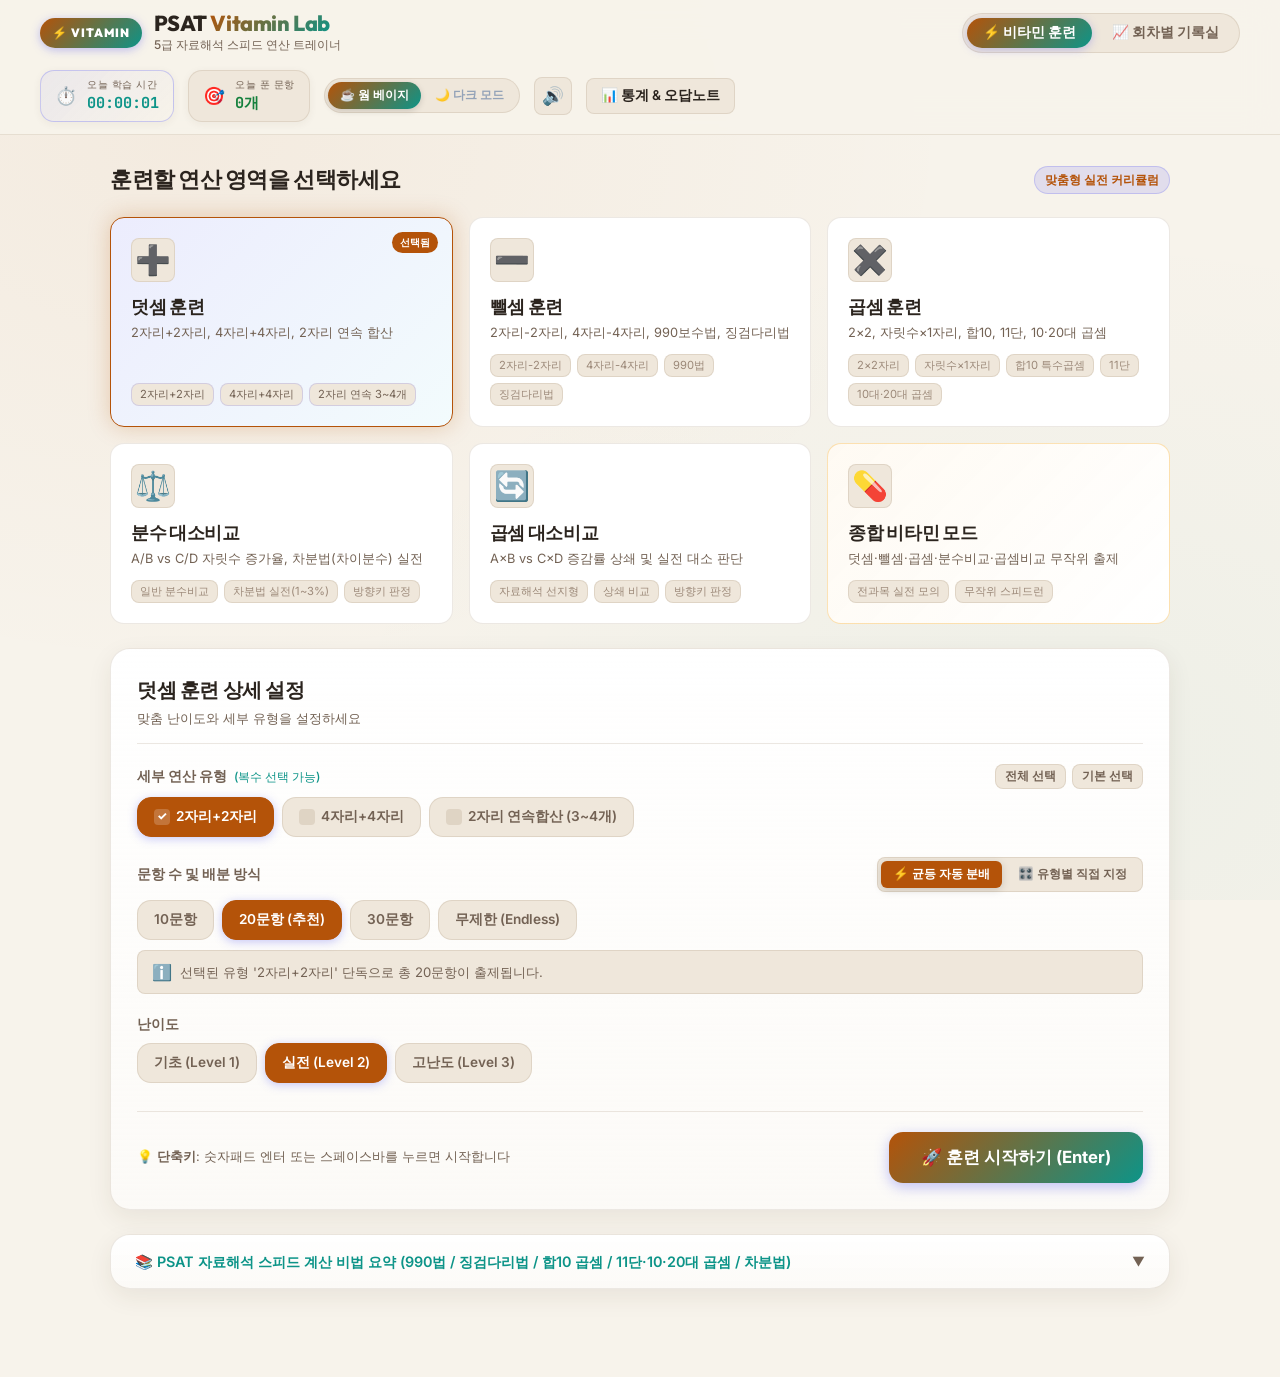
==== vitamin/index.html @ 95cc2305 "feat: PSAT Vitamin Lab & Master Plan" ====
<!DOCTYPE html>
<html lang="ko" data-theme="beige">
<head>
  <meta charset="UTF-8" />
  <meta name="viewport" content="width=device-width, initial-scale=1.0" />
  <title>PSAT Vitamin Lab | 5급 자료해석 비타민 연산 트레이너</title>
  <meta name="description" content="PSAT 5급 공채 및 공직적격성평가 자료해석 고득점을 위한 스피드 비타민 연산 훈련기. 덧셈, 뺄셈, 곱셈, 분수비교, 990법, 징검다리법 완벽 지원." />
  <meta name="apple-mobile-web-app-capable" content="yes" />
  <meta name="apple-mobile-web-app-status-bar-style" content="default" />
  <meta name="apple-mobile-web-app-title" content="PSAT Vitamin" />
  <meta name="mobile-web-app-capable" content="yes" />
  <meta name="theme-color" content="#fcfaf7" />
  <link rel="icon" href="data:image/svg+xml,<svg xmlns=%22http://www.w3.org/2000/svg%22 viewBox=%220 0 100 100%22><text y=%22.9em%22 font-size=%2290%22>⚡</text></svg>" />
  <link rel="apple-touch-icon" href="data:image/svg+xml,<svg xmlns=%22http://www.w3.org/2000/svg%22 viewBox=%220 0 100 100%22><rect width=%22100%22 height=%22100%22 rx=%2220%22 fill=%22%232563eb%22/><text x=%2250%%22 y=%2255%%22 dominant-baseline=%22central%22 text-anchor=%22middle%22 font-size=%2260%22>⚡</text></svg>" />
  <link rel="preconnect" href="https://fonts.googleapis.com" />
  <link rel="preconnect" href="https://fonts.gstatic.com" crossorigin />
  <link href="https://fonts.googleapis.com/css2?family=Inter:wght@400;500;600;700;800&family=JetBrains+Mono:wght@400;600;700;800&family=Outfit:wght@500;600;700;800;900&display=swap" rel="stylesheet" />
  <link rel="stylesheet" href="style.css" />
</head>
<body>
  <!-- Global App Header -->
  <header class="app-header">
    <div class="header-container">
      <div class="brand">
        <div class="logo-badge">⚡ VITAMIN</div>
        <div class="brand-text">
          <h1>PSAT <span>Vitamin Lab</span></h1>
          <p class="subtitle">5급 자료해석 스피드 연산 트레이너</p>
        </div>
      </div>

      <!-- App Navigation Tabs -->
      <nav class="app-nav">
        <button class="nav-tab active" id="tabNavPractice">⚡ 비타민 훈련</button>
        <button class="nav-tab" id="tabNavHistory">📈 회차별 기록실</button>
      </nav>

      <!-- Live Global Stats: Today's Active Time -->
      <div class="header-widgets">
        <div class="widget-card today-time-card" id="todayTimeWidget" title="오늘 사이트에서 실제 연산 학습을 진행한 누적 시간입니다.">
          <div class="widget-icon">⏱️</div>
          <div class="widget-info">
            <span class="widget-label">오늘 학습 시간</span>
            <span class="widget-value font-mono" id="todayStudyTimeDisplay">00:00:00</span>
          </div>
        </div>

        <div class="widget-card today-solved-card" title="오늘 푼 총 문제 수">
          <div class="widget-icon">🎯</div>
          <div class="widget-info">
            <span class="widget-label">오늘 푼 문항</span>
            <span class="widget-value font-mono"><strong id="todaySolvedDisplay">0</strong>개</span>
          </div>
        </div>

          <!-- Theme Switcher Pill -->
          <div class="theme-switcher-pill" id="themeSwitcher">
            <button class="theme-pill-btn active" id="btnThemeBeige" data-theme="beige" title="차분하고 눈이 편한 웜 베이지 페이퍼 테마">☕ 웜 베이지</button>
            <button class="theme-pill-btn" id="btnThemeDark" data-theme="dark" title="몰입감 높은 옵시디언 다크 테마">🌙 다크 모드</button>
          </div>
          <button id="btnSoundToggle" class="btn-icon" title="효과음 켜기/끄기 (단축키: M)" aria-label="사운드 토글">
            <span id="soundIcon">🔊</span>
          </button>
          <button id="btnStatsModal" class="btn-secondary" title="누적 학습 통계 및 오답노트">
            📊 통계 & 오답노트
          </button>
        </div>
      </div>
    </div>
  </header>

  <!-- Main Container -->
  <main class="main-container">

    <!-- VIEW 1: LOBBY (Mode Selection & Configuration) -->
    <section id="lobbyView" class="view-section active">
      <!-- Mode Selection Tabs -->
      <div class="category-selector-wrapper">
        <div class="section-title-bar">
          <h2>훈련할 연산 영역을 선택하세요</h2>
          <span class="badge">맞춤형 실전 커리큘럼</span>
        </div>

        <div class="modes-grid" id="modesGrid">
          <!-- 1. 덧셈 -->
          <div class="mode-card active" data-mode="add">
            <div class="mode-icon">➕</div>
            <div class="mode-content">
              <h3>덧셈 훈련</h3>
              <p>2자리+2자리, 4자리+4자리, 2자리 연속 합산</p>
            </div>
            <div class="mode-subtags">
              <span>2자리+2자리</span>
              <span>4자리+4자리</span>
              <span>2자리 연속 3~4개</span>
            </div>
          </div>

          <!-- 2. 뺄셈 -->
          <div class="mode-card" data-mode="sub">
            <div class="mode-icon">➖</div>
            <div class="mode-content">
              <h3>뺄셈 훈련</h3>
              <p>2자리-2자리, 4자리-4자리, 990보수법, 징검다리법</p>
            </div>
            <div class="mode-subtags">
              <span>2자리-2자리</span>
              <span>4자리-4자리</span>
              <span>990법</span>
              <span>징검다리법</span>
            </div>
          </div>

          <!-- 3. 곱셈 -->
          <div class="mode-card" data-mode="mul">
            <div class="mode-icon">✖️</div>
            <div class="mode-content">
              <h3>곱셈 훈련</h3>
              <p>2×2, 자릿수×1자리, 합10, 11단, 10·20대 곱셈</p>
            </div>
            <div class="mode-subtags">
              <span>2×2자리</span>
              <span>자릿수×1자리</span>
              <span>합10 특수곱셈</span>
              <span>11단</span>
              <span>10대·20대 곱셈</span>
            </div>
          </div>

          <!-- 4. 분수 비교 -->
          <div class="mode-card" data-mode="frac">
            <div class="mode-icon">⚖️</div>
            <div class="mode-content">
              <h3>분수 대소비교</h3>
              <p>A/B vs C/D 자릿수 증가율, 차분법(차이분수) 실전</p>
            </div>
            <div class="mode-subtags">
              <span>일반 분수비교</span>
              <span>차분법 실전(1~3%)</span>
              <span>방향키 판정</span>
            </div>
          </div>

          <!-- 5. 곱셈 비교 -->
          <div class="mode-card" data-mode="mulcomp">
            <div class="mode-icon">🔄</div>
            <div class="mode-content">
              <h3>곱셈 대소비교</h3>
              <p>A×B vs C×D 증감률 상쇄 및 실전 대소 판단</p>
            </div>
            <div class="mode-subtags">
              <span>자료해석 선지형</span>
              <span>상쇄 비교</span>
              <span>방향키 판정</span>
            </div>
          </div>

          <!-- 6. 종합 비타민 -->
          <div class="mode-card special-card" data-mode="mixed">
            <div class="mode-icon">💊</div>
            <div class="mode-content">
              <h3>종합 비타민 모드</h3>
              <p>덧셈·뺄셈·곱셈·분수비교·곱셈비교 무작위 출제</p>
            </div>
            <div class="mode-subtags">
              <span>전과목 실전 모의</span>
              <span>무작위 스피드런</span>
            </div>
          </div>
        </div>
      </div>

      <!-- Sub-options & Settings Card -->
      <div class="settings-panel card">
        <div class="settings-header">
          <h3 id="currentModeTitle">덧셈 훈련 상세 설정</h3>
          <span class="settings-subtitle">맞춤 난이도와 세부 유형을 설정하세요</span>
        </div>

        <div class="settings-grid">
          <!-- 1. Sub-type selector (Dynamic based on selected mode) -->
          <div class="setting-group" id="subTypeGroup">
            <div class="setting-label-row">
              <label class="setting-label">
                세부 연산 유형
                <span class="setting-label-hint">(복수 선택 가능)</span>
              </label>
              <div class="subtype-quick-actions">
                <button type="button" class="btn-mini-action" id="btnSelectAllSubs" title="현재 영역의 모든 유형 선택">전체 선택</button>
                <button type="button" class="btn-mini-action" id="btnResetSubs" title="첫 번째 유형만 선택">기본 선택</button>
              </div>
            </div>
            <div class="btn-segmented" id="subTypeOptions">
              <!-- Dynamically populated with multi-select buttons -->
            </div>
          </div>

          <!-- 2. Question Count & Distribution Mode -->
          <div class="setting-group" id="questionCountGroup">
            <div class="setting-label-row">
              <label class="setting-label">문항 수 및 배분 방식</label>
              <div class="dist-mode-tabs" role="tablist">
                <button type="button" class="dist-mode-btn active" id="distModeEqual" data-dist="equal" title="총 문항 수를 선택된 유형에 균등하게 분배합니다">
                  ⚡ 균등 자동 분배
                </button>
                <button type="button" class="dist-mode-btn" id="distModeCustom" data-dist="custom" title="유형별로 원하는 문항 수를 직접 지정합니다">
                  🎛️ 유형별 직접 지정
                </button>
              </div>
            </div>

            <!-- 2-A. Equal Distribution Presets -->
            <div id="equalCountSection">
              <div class="btn-segmented" id="countOptions">
                <button class="btn-segment" data-count="10">10문항</button>
                <button class="btn-segment active" data-count="20">20문항 (추천)</button>
                <button class="btn-segment" data-count="30">30문항</button>
                <button class="btn-segment" data-count="999">무제한 (Endless)</button>
              </div>
              <div class="distribution-summary-banner" id="distSummaryBanner">
                <span class="dist-summary-icon">ℹ️</span>
                <span id="distSummaryText">선택된 유형들에 문항이 균등하게 자동 분배되어 출제됩니다.</span>
              </div>
            </div>

            <!-- 2-B. Custom Subtype Count Steppers -->
            <div id="customCountSection" class="custom-count-panel hidden">
              <div class="custom-sub-list" id="customSubList">
                <!-- Dynamically populated with steppers for each selected subtype -->
              </div>
              <div class="custom-total-bar">
                <span>총 구성 문항: <strong id="customTotalCountDisplay" class="custom-total-num">20</strong>문항</span>
                <div class="quick-step-btns">
                  <button type="button" class="btn-mini-step" id="btnQuickPlus5">+5문항</button>
                  <button type="button" class="btn-mini-step" id="btnQuickPlus10">+10문항</button>
                  <button type="button" class="btn-mini-step" id="btnQuickSet20">20문항 균등</button>
                </div>
              </div>
            </div>
          </div>

          <!-- 3. Difficulty Level -->
          <div class="setting-group">
            <label class="setting-label">난이도</label>
            <div class="btn-segmented" id="diffOptions">
              <button class="btn-segment" data-diff="easy">기초 (Level 1)</button>
              <button class="btn-segment active" data-diff="normal">실전 (Level 2)</button>
              <button class="btn-segment" data-diff="hard">고난도 (Level 3)</button>
            </div>
          </div>
        </div>

        <!-- Start Button -->
        <div class="start-action-bar">
          <div class="shortcut-tip">
            <span>💡 <strong>단축키</strong>: 숫자패드 엔터 또는 스페이스바를 누르면 시작합니다</span>
          </div>
          <button id="btnStartDrill" class="btn-primary btn-large pulse-glow">
            🚀 훈련 시작하기 (Enter)
          </button>
        </div>
      </div>

      <!-- Quick Method Guide Card -->
      <div class="method-guide-accordion card" id="methodGuideCard">
        <div class="guide-header" id="guideHeaderToggle">
          <span class="guide-title">📚 PSAT 자료해석 스피드 계산 비법 요약 (990법 / 징검다리법 / 합10 곱셈 / 11단·10·20대 곱셈 / 차분법)</span>
          <span class="accordion-arrow">▼</span>
        </div>
        <div class="guide-content" id="guideContent">
          <div class="guide-grid">
            <div class="guide-item">
              <h4>1. 990 뺄셈법 (보수법)</h4>
              <p>기준수(1,000 등)에서 뺄 때 앞자리는 합이 9, 마지막 1의 자리는 합이 10이 되도록 채우는 연산법. 예: <code>1000 - 374 = (9-3)(9-7)(10-4) = 626</code></p>
            </div>
            <div class="guide-item">
              <h4>2. 징검다리 뺄셈법</h4>
              <p>기준수(100/1000단위)를 징검다리 삼아 차이를 더하는 법. 예: <code>523 - 278 → (278+22=300) + (300+223=523) = 22 + 223 = 245</code></p>
            </div>
            <div class="guide-item">
              <h4>3. 십의자리 동일 & 일의자리 합 10 곱셈</h4>
              <p>앞 십의자리 x (십의자리 + 1) 뒤에 일의자리 곱을 붙임. 예: <code>43 × 47 → (4×5=20) & (3×7=21) → 2021</code></p>
            </div>
            <div class="guide-item">
              <h4>4. 11단 & 10대·20대 특수 곱셈 비법</h4>
              <p><strong>11단</strong>: 양끝 수 배치 후 가운데 합 삽입. <code>11 × 45 → 495</code><br/><strong>10대 곱셈 (10~19)</strong>: (A + B일의자리)×10 + 일의자리곱. 예: <code>15 × 19 → (15+9)×10 + 45 = 285</code><br/><strong>20대 곱셈 (20~29)</strong>: (A + B일의자리)×20 + 일의자리곱. 예: <code>24 × 27 → (24+7)×20 + 28 = 648</code></p>
            </div>
            <div class="guide-item">
              <h4>5. 분수비교 차분법 (Difference Method)</h4>
              <p>분모·분자 차이로 만든 '차이분수'와 원래 작은 분수를 비교하여 대소 판정. 5급 공채 1~3% 초미세 선지 판별 필수 스킬!</p>
            </div>
          </div>
        </div>
      </div>
    </section>

    <!-- VIEW 2: DRILL ARENA (Active Practice) -->
    <section id="drillView" class="view-section">
      <!-- Drill Header Bar -->
      <div class="drill-status-bar card">
        <div class="status-left">
          <button id="btnExitDrill" class="btn-ghost" title="연습 중단하고 로비로 이동">← 중단</button>
          <button id="btnPauseDrill" class="btn-ghost" title="잠시 시간 멈추기 (단축키: Space/P)">⏸️ 일시정지</button>
          <div class="drill-meta">
            <span id="drillModeBadge" class="badge badge-accent">덧셈 훈련</span>
            <span id="drillSubBadge" class="badge badge-outline">2자리+2자리</span>
          </div>
        </div>

        <!-- Progress Indicator -->
        <div class="status-center">
          <div class="progress-info">
            <span>문항 <strong id="currentQNum">1</strong> / <span id="totalQNum">20</span></span>
            <span class="accuracy-indicator">정답률 <strong id="liveAccuracy">100%</strong></span>
          </div>
          <div class="progress-bar-bg">
            <div id="drillProgressBar" class="progress-bar-fill" style="width: 5%;"></div>
          </div>
        </div>

        <!-- Live Stopwatch -->
        <div class="status-right">
          <div class="timer-box font-mono" id="questionTimerDisplay" title="현재 문항 풀이 시간">
            <span class="timer-label">문항 시간</span>
            <span class="timer-sec" id="currentSec">0.00</span>s
          </div>
          <div class="timer-box font-mono total-timer" id="totalTimerDisplay" title="세트 전체 진행 시간">
            <span class="timer-label">총 시간</span>
            <span class="timer-sec" id="totalSec">00:00</span>
          </div>
        </div>
      </div>

      <!-- Problem Card Container -->
      <div class="problem-stage">
        <div class="problem-card card" id="problemCard">
          
          <!-- Method Tip Banner (Shown conditionally for 990법, 징검다리법, 합10법) -->
          <div id="methodTipBanner" class="method-tip-banner hidden">
            <span class="tip-icon">💡</span>
            <span id="tipText">팁: 징검다리 300을 거쳐 계산해보세요!</span>
          </div>

          <!-- Problem Expression Area -->
          <div class="expression-area" id="expressionArea">
            <!-- Dynamic Problem Content Rendered by JS -->
          </div>

          <!-- Input Area: NUMERIC MODE (+, -, *) -->
          <div class="input-area" id="numericInputArea">
            <div class="numeric-input-wrapper">
              <input type="text" id="answerInput" class="font-mono" inputmode="numeric" placeholder="정답 입력 후 Enter" autocomplete="off" />
              <button id="btnSubmitAnswer" class="btn-primary">확인</button>
            </div>
            <div class="input-hint">
              <span>키보드 숫자패드 입력 후 <strong>Enter</strong> 키를 누르세요.</span>
            </div>

            <!-- Virtual On-screen Numpad for Tablet/Mobile -->
            <div class="virtual-numpad" id="virtualNumpad">
              <button class="np-key" data-key="1">1</button>
              <button class="np-key" data-key="2">2</button>
              <button class="np-key" data-key="3">3</button>
              <button class="np-key" data-key="4">4</button>
              <button class="np-key" data-key="5">5</button>
              <button class="np-key" data-key="6">6</button>
              <button class="np-key" data-key="7">7</button>
              <button class="np-key" data-key="8">8</button>
              <button class="np-key" data-key="9">9</button>
              <button class="np-key np-clear" data-key="clear">C</button>
              <button class="np-key" data-key="0">0</button>
              <button class="np-key np-enter" data-key="enter">Enter ↵</button>
            </div>
          </div>

          <!-- Input Area: COMPARISON MODE (Fraction & Multiplication) -->
          <div class="input-area comparison-input-area hidden" id="comparisonInputArea">
            <div class="comparison-buttons">
              <button id="btnChoiceLeft" class="comp-card-btn" data-choice="left">
                <div class="comp-badge">A 선택</div>
                <div class="comp-label font-mono">A 가 더 크다 [ &gt; ]</div>
                <div class="comp-shortcut font-mono">단축키: ← 또는 A 키</div>
              </button>

              <div class="comp-divider">VS</div>

              <button id="btnChoiceRight" class="comp-card-btn" data-choice="right">
                <div class="comp-badge">B 선택</div>
                <div class="comp-label font-mono">B 가 더 크다 [ &lt; ]</div>
                <div class="comp-shortcut font-mono">단축키: → 또는 B 키</div>
              </button>
            </div>
            <div class="input-hint">
              <span>키보드 방향키 <strong>[ ← 왼쪽(A) / 오른쪽(B) → ]</strong> 또는 <strong>[ A / B ]</strong> 키를 누르면 즉시 판정됩니다.</span>
            </div>
          </div>

          <!-- Feedback Flash Overlay (Correct/Wrong Animation) -->
          <div id="feedbackOverlay" class="feedback-overlay">
            <div id="feedbackIcon" class="feedback-icon">✓</div>
            <div id="feedbackText" class="feedback-text">0.82초</div>
          </div>

          <!-- Pause Overlay -->
          <div id="pauseOverlay" class="pause-overlay hidden">
            <div class="pause-box card">
              <div class="pause-icon">⏸️</div>
              <h3>훈련 일시 정지</h3>
              <p>타이머가 일시 정지되었습니다. 숨을 고르고 준비되면 계속하세요.</p>
              <button id="btnResumeDrill" class="btn-primary btn-large">▶️ 계속하기 (Space 또는 클릭)</button>
            </div>
          </div>

        </div>
      </div>
    </section>

    <!-- VIEW 3: SCORECARD (Session Result) -->
    <section id="resultView" class="view-section">
      <div class="result-card card">
        <div class="result-header">
          <div class="result-trophy" id="resultTrophy">🏆</div>
          <h2 id="resultTitle">연산 세트 완료!</h2>
          <p id="resultSubtitle">오늘의 자료해석 계산 실력이 한 단계 상승했습니다.</p>
        </div>

        <div class="score-summary-grid">
          <div class="summary-metric">
            <span class="metric-label">정답률</span>
            <span class="metric-val text-accent font-mono" id="resAccuracy">95%</span>
            <span class="metric-sub" id="resCorrectCount">19 / 20 문항</span>
          </div>

          <div class="summary-metric">
            <span class="metric-label">문항당 평균 속도</span>
            <span class="metric-val text-warning font-mono" id="resAvgSpeed">2.41<span class="unit">초</span></span>
            <span class="metric-sub">자료해석 합격권: 3초 이내</span>
          </div>

          <div class="summary-metric">
            <span class="metric-label">총 소요 시간</span>
            <span class="metric-val font-mono" id="resTotalTime">00:48</span>
            <span class="metric-sub">최고속도: <strong id="resFastest">1.12초</strong></span>
          </div>
        </div>

        <!-- Session-by-Session Performance Comparison Line Chart -->
        <div class="chart-card card">
          <div class="chart-header">
            <h3>📈 회차별 총 소요시간 변화 추이 (이전 기록과 비교)</h3>
            <span class="chart-badge font-mono" id="chartSessionDeltaBadge">실력 향상 분석</span>
          </div>
          <div class="canvas-wrapper">
            <canvas id="sessionComparisonChart" width="720" height="200"></canvas>
          </div>
          <div class="chart-legend">
            <span><strong style="color: var(--accent-secondary);">●</strong> 각 회차별 총 소요시간 (초)</span>
            <span><strong style="color: var(--accent-warning);">---</strong> 평균 총 소요시간</span>
          </div>
        </div>

        <!-- Problem Review List -->
        <div class="review-section">
          <div class="review-header">
            <h3>문항별 상세 풀이 기록</h3>
            <div class="review-filters">
              <button class="btn-filter active" data-filter="all">전체 (<span id="countAllFilter">20</span>)</button>
              <button class="btn-filter" data-filter="wrong">오답만 (<span id="countWrongFilter">1</span>)</button>
            </div>
          </div>
          <div class="review-list font-mono" id="reviewList">
            <!-- Populated dynamically -->
          </div>
        </div>

        <!-- Result Action Bar -->
        <div class="result-actions">
          <button id="btnRetryWrong" class="btn-warning btn-large hidden">
            🔁 틀린 문제만 다시 풀기
          </button>
          <button id="btnRestartDrill" class="btn-primary btn-large">
            ⚡ 같은 설정으로 다시 풀기 (Enter)
          </button>
          <button id="btnGoToHistory" class="btn-secondary">
            📈 회차별 기록실 가기
          </button>
          <button id="btnBackToLobby" class="btn-secondary">
            🏠 메뉴로 이동
          </button>
        </div>
      </div>
    </section>

    <!-- VIEW 4: HISTORY & SESSION COMPARISON RECORDS (회차별 기록실) -->
    <section id="historyView" class="view-section">
      <div class="history-card card">
        <div class="history-header">
          <div>
            <h2>📈 회차별 풀이 기록 및 소요시간 비교</h2>
            <p class="history-subtitle">동일 문항 수(예: 20문항) 및 훈련 영역별로 회차가 거듭되며 소요 시간이 단축되는 추세를 확인하세요.</p>
          </div>
          <button id="btnClearAllHistory" class="btn-ghost text-danger">기록 초기화</button>
        </div>

        <!-- Filters -->
        <div class="history-filter-bar">
          <div class="filter-group">
            <span class="filter-label">연산 영역:</span>
            <div class="btn-segmented" id="historyCatFilter">
              <button class="btn-segment active" data-cat="all">전체</button>
              <button class="btn-segment" data-cat="add">덧셈</button>
              <button class="btn-segment" data-cat="sub">뺄셈</button>
              <button class="btn-segment" data-cat="mul">곱셈</button>
              <button class="btn-segment" data-cat="frac">분수비교</button>
              <button class="btn-segment" data-cat="mulcomp">곱셈비교</button>
              <button class="btn-segment" data-cat="mixed">종합</button>
            </div>
          </div>
          <div class="filter-group">
            <span class="filter-label">문항 수:</span>
            <div class="btn-segmented" id="historyCountFilter">
              <button class="btn-segment active" data-cnt="all">전체</button>
              <button class="btn-segment" data-cnt="10">10문항</button>
              <button class="btn-segment" data-cnt="20">20문항</button>
              <button class="btn-segment" data-cnt="30">30문항</button>
            </div>
          </div>
        </div>

        <!-- Main History Line Chart -->
        <div class="chart-card card" style="margin-top: 18px;">
          <div class="chart-header">
            <h3 id="historyMainChartTitle">📈 회차별 총 소요시간 변화 그래프 (초)</h3>
            <span class="chart-badge font-mono" id="historyMainStatBadge">총 0회차 기록</span>
          </div>
          <div class="canvas-wrapper">
            <canvas id="historyMainChart" width="800" height="240"></canvas>
          </div>
          <div class="chart-legend">
            <span><strong style="color: var(--accent-secondary);">●</strong> 회차별 총 소요시간 (초)</span>
            <span><strong style="color: var(--accent-warning);">---</strong> 평균 소요시간</span>
          </div>
        </div>

        <!-- History Records Table -->
        <div class="history-table-wrapper">
          <div class="table-responsive">
            <table class="stats-table">
              <thead>
                <tr>
                  <th>회차</th>
                  <th>일시</th>
                  <th>연산 영역</th>
                  <th>문항 수</th>
                  <th>총 소요시간</th>
                  <th>문항당 속도</th>
                  <th>정답률</th>
                </tr>
              </thead>
              <tbody id="historyTableBody">
                <!-- Dynamically populated -->
              </tbody>
            </table>
          </div>
          <div id="historyEmptyMsg" class="empty-msg hidden">선택한 조건의 풀이 기록이 없습니다. 문제를 풀고 기록을 쌓아보세요!</div>
        </div>

        <div class="history-actions" style="margin-top: 20px; text-align: center;">
          <button id="btnHistoryToDrill" class="btn-primary btn-large">
            ⚡ 비타민 연산 훈련하러 가기
          </button>
        </div>
      </div>
    </section>

  </main>

  <!-- MODAL: STATS DASHBOARD & WRONG ANSWER NOTE -->
  <div class="modal-backdrop hidden" id="statsModal">
    <div class="modal-dialog card">
      <div class="modal-header">
        <h2>📊 나의 비타민 연산 누적 대시보드</h2>
        <button id="btnCloseModal" class="btn-icon">✕</button>
      </div>

      <div class="modal-body">
        <!-- Cumulative Stats Cards -->
        <div class="stats-overview-grid">
          <div class="overview-item">
            <span class="item-label">오늘 총 학습 시간</span>
            <span class="item-val font-mono" id="modalTodayTime">00:00:00</span>
          </div>
          <div class="overview-item">
            <span class="item-label">누적 푼 총 문항</span>
            <span class="item-val font-mono" id="modalTotalSolved">0문항</span>
          </div>
          <div class="overview-item">
            <span class="item-label">전체 평균 정답률</span>
            <span class="item-val font-mono" id="modalOverallAcc">0%</span>
          </div>
          <div class="overview-item">
            <span class="item-label">전체 평균 풀이속도</span>
            <span class="item-val font-mono" id="modalOverallSpeed">0.00초</span>
          </div>
        </div>

        <!-- By-Category Stats Table -->
        <div class="category-breakdown">
          <h3>연산 유형별 속도 및 정답률</h3>
          <div class="table-responsive">
            <table class="stats-table">
              <thead>
                <tr>
                  <th>연산 영역</th>
                  <th>해결 문항수</th>
                  <th>평균 속도</th>
                  <th>정답률</th>
                  <th>숙련도</th>
                </tr>
              </thead>
              <tbody id="statsTableBody">
                <!-- Dynamically filled -->
              </tbody>
            </table>
          </div>
        </div>

        <!-- Cumulative Speed Trend Line Chart (최근 세션별 실력 향상 추세선) -->
        <div class="chart-card card">
          <div class="chart-header">
            <h3>📈 최근 세션별 평균 풀이속도 변화 (실력 향상 추세)</h3>
            <span class="chart-badge">학습 누적 트렌드</span>
          </div>
          <div class="canvas-wrapper">
            <canvas id="historyTrendChart" width="660" height="180"></canvas>
          </div>
          <div class="chart-legend">
            <span><strong style="color: var(--accent-secondary);">●</strong> 세션별 평균 소요시간</span>
            <span><strong style="color: var(--accent-success);">---</strong> 5급 합격 목표선 (3.0초)</span>
          </div>
        </div>

        <!-- Wrong Answer Vault (오답 보관함) -->
        <div class="wrong-vault-section">
          <div class="vault-header">
            <h3>📕 누적 오답 보관함 (<span id="vaultCount">0</span>문항)</h3>
            <button id="btnClearVault" class="btn-ghost btn-sm text-danger">보관함 비우기</button>
          </div>
          <div class="vault-list font-mono" id="vaultList">
            <p class="empty-msg">아직 오답이 없습니다. 훌륭합니다!</p>
          </div>
          <button id="btnSolveVault" class="btn-warning btn-block hidden" style="margin-top: 12px;">
            🔥 보관된 오답 전체 다시 풀기
          </button>
        </div>
      </div>
    </div>
  </div>

  <script src="app.js"></script>
</body>
</html>
---- vitamin/style.css ----
/* ==========================================================================
   PSAT VITAMIN LAB - DESIGN SYSTEM & STYLESHEET
   Theme: Warm Beige Paper (Default) & Obsidian Dark Mode
   ========================================================================== */

:root, [data-theme="beige"] {
  /* Warm Beige & Natural Paper Theme (Default) */
  --bg-base: #f7f3eb; /* Soft natural oat / linen paper */
  --bg-surface: #ffffff; /* Clean ivory paper card */
  --bg-elevated: #efe7db; /* Warm sand / oatmeal */
  --bg-glass: rgba(247, 243, 235, 0.92);
  --bg-card-hover: #fdfaf5;

  --border-subtle: rgba(140, 110, 80, 0.16);
  --border-active: #b45309; /* Warm amber / caramel */
  --border-glow: rgba(180, 83, 9, 0.35);

  --text-main: #2b241e; /* Deep espresso charcoal */
  --text-muted: #736254; /* Warm mocha / sepia */
  --text-faint: #9c8979;

  --accent-primary: #b45309; /* Warm Amber Caramel */
  --accent-primary-hover: #92400e;
  --accent-secondary: #0d9488; /* Warm Teal / Sage */
  --accent-success: #15803d; /* Forest Emerald */
  --accent-warning: #b45309; /* Amber */
  --accent-danger: #dc2626; /* Warm Crimson */

  --gradient-accent: linear-gradient(135deg, #b45309 0%, #0d9488 100%);
  --gradient-card: linear-gradient(180deg, rgba(255, 255, 255, 0.8) 0%, rgba(247, 243, 235, 0.4) 100%);
  --gradient-glow: radial-gradient(circle at 50% 0%, rgba(180, 83, 9, 0.08), transparent 70%);

  --shadow-sm: 0 2px 8px rgba(70, 50, 30, 0.06);
  --shadow-md: 0 8px 24px rgba(70, 50, 30, 0.08);
  --shadow-lg: 0 16px 48px rgba(70, 50, 30, 0.12);
  --shadow-glow: 0 0 22px rgba(180, 83, 9, 0.25);

  --font-sans: 'Inter', -apple-system, BlinkMacSystemFont, 'Segoe UI', Roboto, sans-serif;
  --font-heading: 'Outfit', 'Inter', sans-serif;
  --font-mono: 'JetBrains Mono', monospace;

  --radius-sm: 8px;
  --radius-md: 14px;
  --radius-lg: 20px;
  --radius-pill: 9999px;

  --transition-fast: 0.15s ease;
  --transition-normal: 0.25s cubic-bezier(0.16, 1, 0.3, 1);
  --transition-bounce: 0.35s cubic-bezier(0.34, 1.56, 0.64, 1);
}

/* Obsidian Dark Theme Overrides */
[data-theme="dark"] {
  --bg-base: #0a0d14;
  --bg-surface: #111622;
  --bg-elevated: #182030;
  --bg-glass: rgba(24, 32, 48, 0.85);
  --bg-card-hover: #1e283d;

  --border-subtle: rgba(255, 255, 255, 0.08);
  --border-active: rgba(99, 102, 241, 0.5);
  --border-glow: rgba(16, 185, 129, 0.4);

  --text-main: #f1f5f9;
  --text-muted: #94a3b8;
  --text-faint: #64748b;

  --accent-primary: #6366f1;
  --accent-primary-hover: #4f46e5;
  --accent-secondary: #06b6d4;
  --accent-success: #10b981;
  --accent-warning: #f59e0b;
  --accent-danger: #ef4444;

  --gradient-accent: linear-gradient(135deg, #6366f1 0%, #06b6d4 100%);
  --gradient-card: linear-gradient(180deg, rgba(255, 255, 255, 0.03) 0%, rgba(255, 255, 255, 0) 100%);
  --gradient-glow: radial-gradient(circle at 50% 0%, rgba(99, 102, 241, 0.15), transparent 70%);

  --shadow-sm: 0 2px 8px rgba(0, 0, 0, 0.3);
  --shadow-md: 0 6px 20px rgba(0, 0, 0, 0.4);
  --shadow-lg: 0 12px 40px rgba(0, 0, 0, 0.6);
  --shadow-glow: 0 0 25px rgba(99, 102, 241, 0.35);
}

/* ==========================================================================
   RESET & BASE
   ========================================================================== */
*, *::before, *::after {
  box-sizing: border-box;
  margin: 0;
  padding: 0;
}

body {
  font-family: var(--font-sans);
  background-color: var(--bg-base);
  color: var(--text-main);
  line-height: 1.5;
  min-height: 100vh;
  overflow-x: hidden;
  position: relative;
  background-image: 
    radial-gradient(at 15% 15%, rgba(180, 83, 9, 0.05) 0px, transparent 50%),
    radial-gradient(at 85% 85%, rgba(13, 148, 136, 0.04) 0px, transparent 50%);
  background-attachment: fixed;
  transition: background-color var(--transition-normal), color var(--transition-normal);
}

h1, h2, h3, h4 {
  font-family: var(--font-heading);
  font-weight: 700;
  letter-spacing: -0.02em;
}

.font-mono {
  font-family: var(--font-mono);
}

button {
  font-family: inherit;
  cursor: pointer;
  border: none;
  background: none;
  transition: all var(--transition-fast);
}

.hidden {
  display: none !important;
}

/* ==========================================================================
   HEADER
   ========================================================================== */
.app-header {
  background: var(--bg-glass);
  backdrop-filter: blur(16px);
  -webkit-backdrop-filter: blur(16px);
  border-bottom: 1px solid var(--border-subtle);
  position: sticky;
  top: 0;
  z-index: 100;
  padding: 12px 24px;
}

.header-container {
  max-width: 1200px;
  margin: 0 auto;
  display: flex;
  justify-content: space-between;
  align-items: center;
  flex-wrap: wrap;
  gap: 16px;
}

.brand {
  display: flex;
  align-items: center;
  gap: 12px;
}

.logo-badge {
  background: var(--gradient-accent);
  color: #ffffff;
  font-family: var(--font-heading);
  font-weight: 900;
  font-size: 0.75rem;
  letter-spacing: 0.08em;
  padding: 6px 12px;
  border-radius: var(--radius-pill);
  box-shadow: 0 2px 10px rgba(99, 102, 241, 0.4);
}

.brand-text h1 {
  font-size: 1.35rem;
  font-weight: 800;
  color: var(--text-main);
  line-height: 1.1;
}

.brand-text h1 span {
  background: var(--gradient-accent);
  -webkit-background-clip: text;
  -webkit-text-fill-color: transparent;
}

.brand-text .subtitle {
  font-size: 0.75rem;
  color: var(--text-muted);
  font-weight: 500;
}

.header-widgets {
  display: flex;
  align-items: center;
  gap: 14px;
  flex-wrap: wrap;
}

.widget-card {
  display: flex;
  align-items: center;
  gap: 10px;
  background: var(--bg-elevated);
  border: 1px solid var(--border-subtle);
  padding: 6px 14px;
  border-radius: var(--radius-md);
  box-shadow: var(--shadow-sm);
  transition: border-color var(--transition-fast);
}

.today-time-card {
  border-color: rgba(99, 102, 241, 0.3);
  background: linear-gradient(135deg, rgba(99, 102, 241, 0.08), transparent);
}

.widget-icon {
  font-size: 1.1rem;
}

.widget-info {
  display: flex;
  flex-direction: column;
}

.widget-label {
  font-size: 0.65rem;
  color: var(--text-muted);
  text-transform: uppercase;
  letter-spacing: 0.05em;
}

.widget-value {
  font-size: 0.95rem;
  font-weight: 700;
  color: var(--accent-success);
}

.today-time-card .widget-value {
  color: var(--accent-secondary);
}

.header-actions {
  display: flex;
  align-items: center;
  gap: 10px;
}

.theme-switcher-pill {
  display: inline-flex;
  background: var(--bg-elevated);
  border: 1px solid var(--border-subtle);
  border-radius: var(--radius-pill);
  padding: 3px;
  gap: 2px;
}

.theme-pill-btn {
  padding: 5px 12px;
  border-radius: var(--radius-pill);
  font-size: 0.75rem;
  font-weight: 700;
  color: var(--text-muted);
  cursor: pointer;
  display: flex;
  align-items: center;
  gap: 4px;
  transition: all var(--transition-fast);
  white-space: nowrap;
}

.theme-pill-btn:hover {
  color: var(--text-main);
}

.theme-pill-btn.active {
  background: var(--gradient-accent);
  color: #ffffff;
  box-shadow: 0 2px 6px rgba(0, 0, 0, 0.15);
}

.btn-icon {
  width: 38px;
  height: 38px;
  border-radius: var(--radius-sm);
  background: var(--bg-elevated);
  border: 1px solid var(--border-subtle);
  color: var(--text-main);
  display: flex;
  align-items: center;
  justify-content: center;
  font-size: 1.1rem;
  transition: all var(--transition-fast);
}

.btn-icon:hover {
  background: var(--bg-card-hover);
  border-color: var(--accent-primary);
  transform: translateY(-1px);
}

.btn-secondary {
  background: var(--bg-elevated);
  border: 1px solid var(--border-subtle);
  color: var(--text-main);
  padding: 8px 14px;
  border-radius: var(--radius-sm);
  font-size: 0.85rem;
  font-weight: 600;
}

.btn-secondary:hover {
  background: var(--bg-card-hover);
  border-color: var(--accent-primary);
}

/* ==========================================================================
   MAIN LAYOUT & VIEWS
   ========================================================================== */
.main-container {
  max-width: 1100px;
  margin: 28px auto;
  padding: 0 20px 60px;
}

.view-section {
  display: none;
  opacity: 0;
  transform: translateY(12px);
  transition: opacity var(--transition-normal), transform var(--transition-normal);
}

.view-section.active {
  display: block;
  opacity: 1;
  transform: translateY(0);
}

/* Card Primitive */
.card {
  background: var(--bg-surface);
  border: 1px solid var(--border-subtle);
  border-radius: var(--radius-lg);
  box-shadow: var(--shadow-md);
  position: relative;
  overflow: hidden;
  background-image: var(--gradient-card);
}

/* ==========================================================================
   VIEW 1: LOBBY & MODE SELECTOR
   ========================================================================== */
.section-title-bar {
  display: flex;
  justify-content: space-between;
  align-items: center;
  margin-bottom: 20px;
}

.section-title-bar h2 {
  font-size: 1.4rem;
  color: var(--text-main);
}

.badge {
  display: inline-flex;
  align-items: center;
  padding: 4px 10px;
  border-radius: var(--radius-pill);
  font-size: 0.75rem;
  font-weight: 600;
  background: rgba(99, 102, 241, 0.15);
  color: var(--accent-primary);
  border: 1px solid rgba(99, 102, 241, 0.25);
}

.badge-outline {
  background: transparent;
  border: 1px solid var(--border-subtle);
  color: var(--text-muted);
}

.badge-accent {
  background: var(--gradient-accent);
  color: #ffffff;
  border: none;
}

/* Modes Grid */
.modes-grid {
  display: grid;
  grid-template-columns: repeat(auto-fit, minmax(320px, 1fr));
  gap: 16px;
  margin-bottom: 24px;
}

.mode-card {
  background: var(--bg-surface);
  border: 1px solid var(--border-subtle);
  border-radius: var(--radius-md);
  padding: 20px;
  display: flex;
  flex-direction: column;
  gap: 12px;
  cursor: pointer;
  transition: all var(--transition-normal);
  position: relative;
}

.mode-card:hover {
  border-color: rgba(99, 102, 241, 0.4);
  background: var(--bg-card-hover);
  transform: translateY(-2px);
  box-shadow: var(--shadow-md);
}

.mode-card.active {
  border-color: var(--accent-primary);
  background: linear-gradient(135deg, rgba(99, 102, 241, 0.12) 0%, rgba(6, 182, 212, 0.05) 100%), var(--bg-surface);
  box-shadow: var(--shadow-glow);
}

.mode-card.active::after {
  content: '선택됨';
  position: absolute;
  top: 14px;
  right: 14px;
  background: var(--accent-primary);
  color: #ffffff;
  font-size: 0.65rem;
  font-weight: 700;
  padding: 3px 8px;
  border-radius: var(--radius-pill);
}

.mode-icon {
  font-size: 1.8rem;
  width: 44px;
  height: 44px;
  display: flex;
  align-items: center;
  justify-content: center;
  background: var(--bg-elevated);
  border-radius: var(--radius-sm);
  border: 1px solid var(--border-subtle);
}

.mode-content h3 {
  font-size: 1.1rem;
  margin-bottom: 4px;
}

.mode-content p {
  font-size: 0.8rem;
  color: var(--text-muted);
  line-height: 1.4;
}

.mode-subtags {
  display: flex;
  flex-wrap: wrap;
  gap: 6px;
  margin-top: auto;
}

.mode-subtags span {
  font-size: 0.7rem;
  padding: 2px 8px;
  border-radius: var(--radius-sm);
  background: var(--bg-elevated);
  color: var(--text-faint);
  border: 1px solid var(--border-subtle);
}

.mode-card.active .mode-subtags span {
  color: var(--text-muted);
  border-color: rgba(99, 102, 241, 0.2);
}

.special-card {
  border-color: rgba(245, 158, 11, 0.3);
  background: linear-gradient(135deg, rgba(245, 158, 11, 0.05) 0%, transparent 100%), var(--bg-surface);
}

.special-card.active {
  border-color: var(--accent-warning);
  box-shadow: 0 0 25px rgba(245, 158, 11, 0.25);
}

.special-card.active::after {
  background: var(--accent-warning);
}

/* Settings Panel */
.settings-panel {
  padding: 26px;
  margin-bottom: 24px;
}

.settings-header {
  margin-bottom: 20px;
  border-bottom: 1px solid var(--border-subtle);
  padding-bottom: 14px;
}

.settings-header h3 {
  font-size: 1.25rem;
  color: var(--text-main);
}

.settings-subtitle {
  font-size: 0.8rem;
  color: var(--text-muted);
}

.settings-grid {
  display: flex;
  flex-direction: column;
  gap: 20px;
}

.setting-group {
  display: flex;
  flex-direction: column;
  gap: 8px;
}

.setting-label {
  font-size: 0.85rem;
  font-weight: 600;
  color: var(--text-muted);
}

/* Segmented Buttons */
.btn-segmented {
  display: flex;
  flex-wrap: wrap;
  gap: 8px;
}

.btn-segment {
  padding: 10px 16px;
  border-radius: var(--radius-md);
  background: var(--bg-elevated);
  border: 1px solid var(--border-subtle);
  color: var(--text-muted);
  font-size: 0.85rem;
  font-weight: 600;
  transition: all var(--transition-fast);
}

.btn-segment:hover {
  background: var(--bg-card-hover);
  color: var(--text-main);
  border-color: rgba(99, 102, 241, 0.4);
}

.btn-segment.active {
  background: var(--accent-primary);
  color: #ffffff;
  border-color: var(--accent-primary);
  box-shadow: 0 2px 10px rgba(99, 102, 241, 0.35);
}

/* Subtype Multi-select & Distribution Styles */
.setting-label-row {
  display: flex;
  justify-content: space-between;
  align-items: center;
  flex-wrap: wrap;
  gap: 8px;
}

.setting-label-hint {
  font-size: 0.75rem;
  font-weight: 500;
  color: var(--accent-secondary);
  margin-left: 4px;
}

.subtype-quick-actions {
  display: flex;
  gap: 6px;
}

.btn-mini-action {
  padding: 3px 9px;
  font-size: 0.75rem;
  font-weight: 600;
  border-radius: var(--radius-sm);
  background: var(--bg-elevated);
  border: 1px solid var(--border-subtle);
  color: var(--text-muted);
  cursor: pointer;
  transition: all var(--transition-fast);
}

.btn-mini-action:hover {
  background: var(--bg-card-hover);
  color: var(--text-main);
  border-color: var(--border-active);
}

.subtype-toggle-btn {
  display: inline-flex;
  align-items: center;
  gap: 6px;
  user-select: none;
}

.subtype-toggle-btn .sub-check {
  display: inline-flex;
  align-items: center;
  justify-content: center;
  width: 16px;
  height: 16px;
  border-radius: 4px;
  background: rgba(255, 255, 255, 0.2);
  font-size: 0.72rem;
  font-weight: 800;
  line-height: 1;
}

.subtype-toggle-btn:not(.active) .sub-check {
  background: var(--border-subtle);
  color: transparent;
}

.dist-mode-tabs {
  display: inline-flex;
  gap: 4px;
  background: var(--bg-elevated);
  padding: 3px;
  border-radius: var(--radius-sm);
  border: 1px solid var(--border-subtle);
}

.dist-mode-btn {
  padding: 5px 12px;
  font-size: 0.78rem;
  font-weight: 600;
  border-radius: 6px;
  border: none;
  background: transparent;
  color: var(--text-muted);
  cursor: pointer;
  transition: all var(--transition-fast);
}

.dist-mode-btn:hover {
  color: var(--text-main);
}

.dist-mode-btn.active {
  background: var(--accent-primary);
  color: #ffffff;
  box-shadow: 0 2px 8px rgba(0, 0, 0, 0.15);
}

.distribution-summary-banner {
  margin-top: 10px;
  padding: 10px 14px;
  border-radius: var(--radius-sm);
  background: var(--bg-elevated);
  border: 1px solid var(--border-subtle);
  font-size: 0.82rem;
  color: var(--text-muted);
  display: flex;
  align-items: center;
  gap: 8px;
  line-height: 1.4;
}

.dist-summary-icon {
  font-size: 1rem;
}

.custom-count-panel {
  display: flex;
  flex-direction: column;
  gap: 8px;
  margin-top: 4px;
}

.custom-sub-list {
  display: flex;
  flex-direction: column;
  gap: 6px;
}

.custom-sub-row {
  display: flex;
  justify-content: space-between;
  align-items: center;
  padding: 9px 14px;
  border-radius: var(--radius-sm);
  background: var(--bg-elevated);
  border: 1px solid var(--border-subtle);
  transition: border-color var(--transition-fast);
}

.custom-sub-row:hover {
  border-color: rgba(99, 102, 241, 0.3);
}

.custom-sub-name {
  display: flex;
  align-items: center;
  gap: 8px;
  font-size: 0.85rem;
  color: var(--text-main);
}

.sub-bullet {
  color: var(--accent-secondary);
  font-size: 0.75rem;
}

.stepper-controls {
  display: flex;
  align-items: center;
  gap: 6px;
}

.btn-stepper {
  width: 30px;
  height: 30px;
  border-radius: 6px;
  border: 1px solid var(--border-subtle);
  background: var(--bg-surface);
  color: var(--text-main);
  font-weight: 700;
  font-size: 1.1rem;
  display: flex;
  align-items: center;
  justify-content: center;
  cursor: pointer;
  transition: all var(--transition-fast);
  user-select: none;
}

.btn-stepper:hover {
  background: var(--bg-card-hover);
  border-color: var(--accent-primary);
  color: var(--accent-primary);
}

.btn-stepper:active {
  transform: scale(0.95);
}

.stepper-input {
  width: 52px;
  height: 30px;
  text-align: center;
  font-family: var(--font-mono);
  font-weight: 700;
  font-size: 0.9rem;
  border-radius: 6px;
  border: 1px solid var(--border-subtle);
  background: var(--bg-surface);
  color: var(--text-main);
  outline: none;
}

.stepper-input:focus {
  border-color: var(--accent-primary);
  box-shadow: 0 0 0 2px rgba(99, 102, 241, 0.2);
}

.stepper-unit {
  font-size: 0.8rem;
  color: var(--text-muted);
  min-width: 24px;
}

.custom-total-bar {
  display: flex;
  justify-content: space-between;
  align-items: center;
  padding: 10px 14px;
  border-radius: var(--radius-sm);
  background: var(--bg-surface);
  border: 1px dashed var(--border-subtle);
  margin-top: 4px;
  font-size: 0.85rem;
  color: var(--text-main);
  flex-wrap: wrap;
  gap: 8px;
}

.custom-total-num {
  color: var(--accent-primary);
  font-size: 1.05rem;
  font-family: var(--font-mono);
}

.quick-step-btns {
  display: flex;
  gap: 6px;
}

.btn-mini-step {
  padding: 4px 9px;
  font-size: 0.75rem;
  font-weight: 600;
  border-radius: 6px;
  background: var(--bg-elevated);
  border: 1px solid var(--border-subtle);
  color: var(--text-muted);
  cursor: pointer;
  transition: all var(--transition-fast);
}

.btn-mini-step:hover {
  background: var(--bg-card-hover);
  color: var(--text-main);
  border-color: var(--border-active);
}

/* Action Bar */
.start-action-bar {
  display: flex;
  justify-content: space-between;
  align-items: center;
  margin-top: 28px;
  padding-top: 20px;
  border-top: 1px solid var(--border-subtle);
  flex-wrap: wrap;
  gap: 16px;
}

.shortcut-tip {
  font-size: 0.8rem;
  color: var(--text-muted);
}

.btn-primary {
  background: var(--gradient-accent);
  color: #ffffff;
  font-weight: 700;
  padding: 12px 24px;
  border-radius: var(--radius-md);
  box-shadow: 0 4px 14px rgba(99, 102, 241, 0.4);
  display: inline-flex;
  align-items: center;
  gap: 8px;
  transition: all var(--transition-fast);
}

.btn-primary:hover {
  transform: translateY(-2px);
  box-shadow: 0 6px 20px rgba(99, 102, 241, 0.6);
}

.btn-large {
  font-size: 1.05rem;
  padding: 14px 32px;
}

.pulse-glow {
  animation: pulse-glow-anim 2.5s infinite;
}

@keyframes pulse-glow-anim {
  0% { box-shadow: 0 0 0 0 rgba(99, 102, 241, 0.4); }
  70% { box-shadow: 0 0 0 12px rgba(99, 102, 241, 0); }
  100% { box-shadow: 0 0 0 0 rgba(99, 102, 241, 0); }
}

/* Guide Accordion */
.method-guide-accordion {
  padding: 16px 24px;
  cursor: pointer;
}

.guide-header {
  display: flex;
  justify-content: space-between;
  align-items: center;
}

.guide-title {
  font-size: 0.9rem;
  font-weight: 600;
  color: var(--accent-secondary);
}

.accordion-arrow {
  font-size: 0.8rem;
  color: var(--text-muted);
  transition: transform var(--transition-normal);
}

.method-guide-accordion.open .accordion-arrow {
  transform: rotate(180deg);
}

.guide-content {
  display: none;
  padding-top: 18px;
  border-top: 1px solid var(--border-subtle);
  margin-top: 14px;
}

.method-guide-accordion.open .guide-content {
  display: block;
}

.guide-grid {
  display: grid;
  grid-template-columns: repeat(auto-fit, minmax(240px, 1fr));
  gap: 16px;
}

.guide-item {
  background: var(--bg-elevated);
  padding: 14px;
  border-radius: var(--radius-sm);
  border: 1px solid var(--border-subtle);
}

.guide-item h4 {
  font-size: 0.85rem;
  color: var(--accent-warning);
  margin-bottom: 6px;
}

.guide-item p {
  font-size: 0.75rem;
  color: var(--text-muted);
  line-height: 1.45;
}

.guide-item code {
  background: var(--bg-base);
  padding: 2px 6px;
  border-radius: 4px;
  font-family: var(--font-mono);
  color: var(--text-main);
}

/* ==========================================================================
   VIEW 2: DRILL ARENA
   ========================================================================== */
.drill-status-bar {
  display: flex;
  justify-content: space-between;
  align-items: center;
  padding: 14px 22px;
  margin-bottom: 24px;
  flex-wrap: wrap;
  gap: 16px;
}

.status-left {
  display: flex;
  align-items: center;
  gap: 14px;
}

.btn-ghost {
  color: var(--text-muted);
  font-size: 0.85rem;
  font-weight: 600;
  padding: 6px 10px;
  border-radius: var(--radius-sm);
}

.btn-ghost:hover {
  color: var(--text-main);
  background: var(--bg-elevated);
}

.drill-meta {
  display: flex;
  gap: 8px;
}

.status-center {
  flex: 1;
  max-width: 380px;
  display: flex;
  flex-direction: column;
  gap: 6px;
}

.progress-info {
  display: flex;
  justify-content: space-between;
  font-size: 0.8rem;
  color: var(--text-muted);
}

.accuracy-indicator {
  color: var(--accent-success);
}

.progress-bar-bg {
  height: 8px;
  background: var(--bg-elevated);
  border-radius: var(--radius-pill);
  overflow: hidden;
  border: 1px solid var(--border-subtle);
}

.progress-bar-fill {
  height: 100%;
  background: var(--gradient-accent);
  border-radius: var(--radius-pill);
  transition: width 0.3s ease;
}

.status-right {
  display: flex;
  align-items: center;
  gap: 12px;
}

.timer-box {
  display: flex;
  flex-direction: column;
  align-items: flex-end;
  background: var(--bg-elevated);
  padding: 4px 12px;
  border-radius: var(--radius-sm);
  border: 1px solid var(--border-subtle);
}

.timer-label {
  font-size: 0.6rem;
  color: var(--text-faint);
  text-transform: uppercase;
}

.timer-sec {
  font-size: 1.1rem;
  font-weight: 700;
  color: var(--accent-secondary);
}

.total-timer .timer-sec {
  color: var(--text-muted);
  font-size: 0.95rem;
}

/* Problem Card Stage */
.problem-stage {
  max-width: 800px;
  margin: 0 auto;
}

.problem-card {
  padding: 48px 36px;
  min-height: 440px;
  display: flex;
  flex-direction: column;
  align-items: center;
  justify-content: center;
  position: relative;
  box-shadow: var(--shadow-lg);
  border-color: rgba(255, 255, 255, 0.1);
}

/* Method Tip Banner */
.method-tip-banner {
  position: absolute;
  top: 16px;
  left: 50%;
  transform: translateX(-50%);
  background: rgba(245, 158, 11, 0.12);
  border: 1px solid rgba(245, 158, 11, 0.3);
  padding: 6px 18px;
  border-radius: var(--radius-pill);
  font-size: 0.8rem;
  color: var(--accent-warning);
  display: flex;
  align-items: center;
  gap: 6px;
  white-space: nowrap;
}

.method-tip-banner.hidden {
  display: none;
}

/* Expression Area */
.expression-area {
  margin-bottom: 36px;
  text-align: center;
  width: 100%;
}

/* Standard Numeric Expression */
.calc-math-expr {
  font-family: var(--font-mono);
  font-size: 3.5rem;
  font-weight: 800;
  letter-spacing: 0.04em;
  color: var(--text-main);
  text-shadow: 0 4px 20px rgba(0, 0, 0, 0.4);
  line-height: 1.2;
}

.calc-math-expr .operator {
  color: var(--accent-primary);
  margin: 0 16px;
  font-weight: 900;
}

.calc-math-expr .equals {
  color: var(--text-faint);
  margin-left: 16px;
}

/* Chain Addition Expression */
.chain-add-expr {
  display: flex;
  flex-wrap: wrap;
  align-items: center;
  justify-content: center;
  gap: 12px;
  font-family: var(--font-mono);
  font-size: 2.6rem;
  font-weight: 800;
}

.chain-item {
  background: var(--bg-elevated);
  padding: 6px 14px;
  border-radius: var(--radius-md);
  border: 1px solid var(--border-subtle);
}

.chain-plus {
  color: var(--accent-secondary);
}

/* Comparison Expression (Fractions & Multiplications) */
.comparison-container {
  display: flex;
  align-items: center;
  justify-content: center;
  gap: 36px;
  width: 100%;
}

.comp-item-card {
  background: var(--bg-elevated);
  border: 2px solid var(--border-subtle);
  border-radius: var(--radius-lg);
  padding: 24px 32px;
  min-width: 220px;
  display: flex;
  flex-direction: column;
  align-items: center;
  gap: 10px;
  box-shadow: var(--shadow-sm);
  transition: all var(--transition-normal);
}

.comp-tag {
  font-size: 0.75rem;
  font-weight: 700;
  color: var(--text-faint);
  text-transform: uppercase;
}

/* Fraction View */
.fraction-box {
  display: inline-flex;
  flex-direction: column;
  align-items: center;
  font-family: var(--font-mono);
  font-size: 2.5rem;
  font-weight: 800;
}

.fraction-num {
  padding-bottom: 6px;
  border-bottom: 3px solid var(--text-main);
  width: 100%;
  text-align: center;
  color: var(--accent-secondary);
}

.fraction-den {
  padding-top: 6px;
  width: 100%;
  text-align: center;
}

/* Multiplication Box */
.mult-box {
  font-family: var(--font-mono);
  font-size: 2.2rem;
  font-weight: 800;
}

.comp-vs-pill {
  font-family: var(--font-heading);
  font-size: 1.1rem;
  font-weight: 900;
  color: var(--text-faint);
  background: var(--bg-base);
  border: 1px solid var(--border-subtle);
  width: 44px;
  height: 44px;
  border-radius: 50%;
  display: flex;
  align-items: center;
  justify-content: center;
}

/* Input Area: Numeric */
.numeric-input-wrapper {
  display: flex;
  justify-content: center;
  align-items: center;
  gap: 12px;
  margin-bottom: 12px;
}

#answerInput {
  background: var(--bg-elevated);
  border: 2px solid var(--border-active);
  color: var(--text-main);
  font-size: 2rem;
  font-weight: 700;
  text-align: center;
  padding: 12px 24px;
  border-radius: var(--radius-md);
  width: 280px;
  outline: none;
  box-shadow: 0 0 15px rgba(99, 102, 241, 0.15);
  transition: all var(--transition-fast);
}

#answerInput:focus {
  border-color: var(--accent-primary);
  box-shadow: 0 0 25px rgba(99, 102, 241, 0.35);
  transform: scale(1.02);
}

.input-hint {
  font-size: 0.75rem;
  color: var(--text-muted);
  text-align: center;
  margin-bottom: 18px;
}

/* Virtual Numpad */
.virtual-numpad {
  display: grid;
  grid-template-columns: repeat(3, 1fr);
  gap: 8px;
  max-width: 260px;
  margin: 0 auto;
}

.np-key {
  background: var(--bg-elevated);
  border: 1px solid var(--border-subtle);
  color: var(--text-main);
  font-family: var(--font-mono);
  font-size: 1.25rem;
  font-weight: 700;
  padding: 12px;
  border-radius: var(--radius-sm);
  transition: all var(--transition-fast);
}

.np-key:hover {
  background: var(--bg-card-hover);
  border-color: var(--accent-primary);
}

.np-key:active {
  transform: scale(0.96);
}

.np-clear {
  color: var(--accent-danger);
}

.np-enter {
  background: var(--accent-primary);
  color: #ffffff;
  font-size: 0.9rem;
}

/* Input Area: Comparison Mode Buttons */
.comparison-input-area.hidden {
  display: none;
}

.comparison-buttons {
  display: flex;
  align-items: center;
  justify-content: center;
  gap: 24px;
  margin-bottom: 12px;
}

.comp-card-btn {
  background: var(--bg-elevated);
  border: 2px solid var(--border-subtle);
  border-radius: var(--radius-lg);
  padding: 20px 28px;
  min-width: 260px;
  display: flex;
  flex-direction: column;
  align-items: center;
  gap: 8px;
  transition: all var(--transition-normal);
}

.comp-card-btn:hover {
  border-color: var(--accent-primary);
  background: var(--bg-card-hover);
  transform: translateY(-3px);
  box-shadow: var(--shadow-glow);
}

.comp-badge {
  font-size: 0.8rem;
  font-weight: 800;
  background: rgba(99, 102, 241, 0.2);
  color: var(--accent-primary);
  padding: 4px 10px;
  border-radius: var(--radius-pill);
}

.comp-label {
  font-size: 1.25rem;
  font-weight: 800;
  color: var(--text-main);
}

.comp-shortcut {
  font-size: 0.75rem;
  color: var(--text-muted);
}

.comp-divider {
  font-family: var(--font-heading);
  font-size: 1.2rem;
  font-weight: 900;
  color: var(--text-faint);
}

/* Feedback Overlay */
.feedback-overlay {
  position: absolute;
  inset: 0;
  background: rgba(10, 13, 20, 0.75);
  backdrop-filter: blur(4px);
  border-radius: var(--radius-lg);
  display: flex;
  flex-direction: column;
  align-items: center;
  justify-content: center;
  gap: 8px;
  opacity: 0;
  pointer-events: none;
  transition: opacity 0.15s ease;
  z-index: 10;
}

.feedback-overlay.correct {
  opacity: 1;
  background: rgba(16, 185, 129, 0.15);
}

.feedback-overlay.wrong {
  opacity: 1;
  background: rgba(239, 68, 68, 0.18);
}

.feedback-icon {
  font-size: 4rem;
  font-weight: 900;
}

.feedback-overlay.correct .feedback-icon {
  color: var(--accent-success);
}

.feedback-overlay.wrong .feedback-icon {
  color: var(--accent-danger);
}

.feedback-text {
  font-family: var(--font-mono);
  font-size: 1.5rem;
  font-weight: 800;
  color: #ffffff;
}

/* Shake Animation for Wrong Answer */
@keyframes shake-anim {
  0%, 100% { transform: translateX(0); }
  20%, 60% { transform: translateX(-10px); }
  40%, 80% { transform: translateX(10px); }
}

.problem-card.shake {
  animation: shake-anim 0.35s ease;
  border-color: var(--accent-danger);
}

/* ==========================================================================
   VIEW 3: SCORECARD (Session Result)
   ========================================================================== */
.result-card {
  padding: 40px;
  max-width: 800px;
  margin: 0 auto;
  text-align: center;
}

.result-trophy {
  font-size: 3.5rem;
  margin-bottom: 8px;
  animation: bounce-anim 1s infinite alternate;
}

@keyframes bounce-anim {
  from { transform: translateY(0); }
  to { transform: translateY(-8px); }
}

.result-header h2 {
  font-size: 1.8rem;
  margin-bottom: 6px;
}

.result-header p {
  color: var(--text-muted);
  font-size: 0.9rem;
  margin-bottom: 28px;
}

.score-summary-grid {
  display: grid;
  grid-template-columns: repeat(3, 1fr);
  gap: 16px;
  margin-bottom: 32px;
}

.summary-metric {
  background: var(--bg-elevated);
  border: 1px solid var(--border-subtle);
  border-radius: var(--radius-md);
  padding: 20px;
  display: flex;
  flex-direction: column;
  gap: 4px;
}

.metric-label {
  font-size: 0.75rem;
  color: var(--text-muted);
  text-transform: uppercase;
}

.metric-val {
  font-size: 2.2rem;
  font-weight: 800;
}

.metric-val .unit {
  font-size: 1rem;
  font-weight: 600;
  margin-left: 2px;
}

.text-accent { color: var(--accent-success); }
.text-warning { color: var(--accent-warning); }
.text-danger { color: var(--accent-danger); }

.metric-sub {
  font-size: 0.75rem;
  color: var(--text-faint);
}

/* Review Section */
.review-section {
  text-align: left;
  border-top: 1px solid var(--border-subtle);
  padding-top: 24px;
  margin-bottom: 32px;
}

.review-header {
  display: flex;
  justify-content: space-between;
  align-items: center;
  margin-bottom: 16px;
}

.review-header h3 {
  font-size: 1.1rem;
}

.review-filters {
  display: flex;
  gap: 6px;
}

.btn-filter {
  font-size: 0.75rem;
  padding: 4px 10px;
  border-radius: var(--radius-sm);
  background: var(--bg-elevated);
  color: var(--text-muted);
}

.btn-filter.active {
  background: var(--accent-primary);
  color: #ffffff;
}

.review-list {
  max-height: 280px;
  overflow-y: auto;
  display: flex;
  flex-direction: column;
  gap: 8px;
  padding-right: 4px;
}

.review-row {
  display: flex;
  justify-content: space-between;
  align-items: center;
  background: var(--bg-elevated);
  border: 1px solid var(--border-subtle);
  border-radius: var(--radius-sm);
  padding: 10px 14px;
  font-size: 0.9rem;
}

.review-row.correct {
  border-left: 4px solid var(--accent-success);
}

.review-row.wrong {
  border-left: 4px solid var(--accent-danger);
  background: rgba(239, 68, 68, 0.06);
}

.row-expr {
  font-weight: 700;
}

.row-res {
  display: flex;
  align-items: center;
  gap: 12px;
}

.row-speed {
  font-size: 0.8rem;
  color: var(--text-muted);
}

.row-badge {
  font-size: 0.75rem;
  padding: 2px 6px;
  border-radius: 4px;
  font-weight: 700;
}

.row-badge.is-correct {
  background: rgba(16, 185, 129, 0.2);
  color: var(--accent-success);
}

.row-badge.is-wrong {
  background: rgba(239, 68, 68, 0.2);
  color: var(--accent-danger);
}

/* Result Actions */
.result-actions {
  display: flex;
  justify-content: center;
  align-items: center;
  gap: 14px;
  flex-wrap: wrap;
}

.btn-warning {
  background: var(--accent-warning);
  color: #000000;
  font-weight: 700;
  padding: 12px 24px;
  border-radius: var(--radius-md);
}

.btn-warning:hover {
  filter: brightness(1.1);
  transform: translateY(-2px);
}

/* ==========================================================================
   MODAL: STATS & WRONG VAULT
   ========================================================================== */
.modal-backdrop {
  position: fixed;
  inset: 0;
  background: rgba(0, 0, 0, 0.75);
  backdrop-filter: blur(8px);
  z-index: 1000;
  display: flex;
  align-items: center;
  justify-content: center;
  padding: 20px;
}

.modal-backdrop.hidden {
  display: none;
}

.modal-dialog {
  width: 100%;
  max-width: 720px;
  max-height: 90vh;
  display: flex;
  flex-direction: column;
  padding: 24px;
  animation: modal-enter 0.25s ease-out;
}

@keyframes modal-enter {
  from { opacity: 0; transform: scale(0.95); }
  to { opacity: 1; transform: scale(1); }
}

.modal-header {
  display: flex;
  justify-content: space-between;
  align-items: center;
  margin-bottom: 20px;
  border-bottom: 1px solid var(--border-subtle);
  padding-bottom: 12px;
}

.modal-header h2 {
  font-size: 1.3rem;
}

.modal-body {
  overflow-y: auto;
  display: flex;
  flex-direction: column;
  gap: 24px;
  padding-right: 4px;
}

.stats-overview-grid {
  display: grid;
  grid-template-columns: repeat(auto-fit, minmax(140px, 1fr));
  gap: 12px;
}

.overview-item {
  background: var(--bg-elevated);
  border: 1px solid var(--border-subtle);
  border-radius: var(--radius-sm);
  padding: 14px;
  display: flex;
  flex-direction: column;
  gap: 4px;
}

.item-label {
  font-size: 0.7rem;
  color: var(--text-muted);
}

.item-val {
  font-size: 1.25rem;
  font-weight: 700;
  color: var(--accent-secondary);
}

.category-breakdown h3 {
  font-size: 1rem;
  margin-bottom: 10px;
}

.table-responsive {
  overflow-x: auto;
}

.stats-table {
  width: 100%;
  border-collapse: collapse;
  font-size: 0.85rem;
}

.stats-table th, .stats-table td {
  padding: 10px 12px;
  text-align: left;
  border-bottom: 1px solid var(--border-subtle);
}

.stats-table th {
  color: var(--text-muted);
  font-weight: 600;
}

.stats-table td {
  font-family: var(--font-mono);
}

.wrong-vault-section {
  border-top: 1px solid var(--border-subtle);
  padding-top: 16px;
}

.vault-header {
  display: flex;
  justify-content: space-between;
  align-items: center;
  margin-bottom: 12px;
}

.vault-header h3 {
  font-size: 1rem;
}

.btn-sm {
  font-size: 0.75rem;
  padding: 4px 8px;
}

.vault-list {
  max-height: 180px;
  overflow-y: auto;
  display: flex;
  flex-direction: column;
  gap: 6px;
}

.vault-item {
  background: var(--bg-elevated);
  border: 1px solid var(--border-subtle);
  border-radius: 4px;
  padding: 8px 12px;
  font-size: 0.85rem;
  display: flex;
  justify-content: space-between;
}

.empty-msg {
  font-size: 0.85rem;
  color: var(--text-faint);
  text-align: center;
  padding: 16px;
}

.btn-block {
  width: 100%;
}

/* ==========================================================================
   PAUSE OVERLAY
   ========================================================================== */
.pause-overlay {
  position: absolute;
  inset: 0;
  background: rgba(10, 13, 20, 0.85);
  backdrop-filter: blur(10px);
  border-radius: var(--radius-lg);
  display: flex;
  align-items: center;
  justify-content: center;
  z-index: 50;
  animation: modal-enter 0.2s ease-out;
}

.pause-overlay.hidden {
  display: none;
}

.pause-box {
  text-align: center;
  padding: 32px 40px;
  max-width: 440px;
  display: flex;
  flex-direction: column;
  align-items: center;
  gap: 12px;
  box-shadow: var(--shadow-lg);
  border-color: var(--accent-primary);
}

.pause-icon {
  font-size: 3rem;
  margin-bottom: 4px;
}

.pause-box h3 {
  font-size: 1.5rem;
  color: var(--text-main);
}

.pause-box p {
  font-size: 0.85rem;
  color: var(--text-muted);
  margin-bottom: 8px;
}

/* ==========================================================================
   DIRECT CLICKABLE COMPARISON CARDS
   ========================================================================== */
.clickable-comp-card {
  cursor: pointer;
  user-select: none;
  transition: all var(--transition-normal);
  position: relative;
  border: 2px solid var(--border-subtle);
  background: var(--bg-elevated);
}

.clickable-comp-card:hover {
  border-color: var(--accent-primary);
  background: var(--bg-card-hover);
  transform: translateY(-4px) scale(1.02);
  box-shadow: var(--shadow-glow);
}

.clickable-comp-card:active {
  transform: translateY(-1px) scale(0.99);
}

.card-action-badge {
  background: var(--accent-primary);
  color: #ffffff;
  font-size: 0.8rem;
  font-weight: 800;
  padding: 6px 14px;
  border-radius: var(--radius-pill);
  margin-top: 8px;
  box-shadow: 0 2px 8px rgba(99, 102, 241, 0.4);
}

/* ==========================================================================
   LINE CHARTS (PERFORMANCE TREND)
   ========================================================================== */
.chart-card {
  padding: 20px 24px;
  margin-bottom: 24px;
  border-color: rgba(99, 102, 241, 0.25);
  background: linear-gradient(180deg, rgba(99, 102, 241, 0.04) 0%, transparent 100%), var(--bg-surface);
}

.chart-header {
  display: flex;
  justify-content: space-between;
  align-items: center;
  margin-bottom: 14px;
}

.chart-header h3 {
  font-size: 1rem;
  color: var(--text-main);
}

.chart-badge {
  font-size: 0.7rem;
  background: var(--bg-elevated);
  padding: 3px 8px;
  border-radius: var(--radius-pill);
  color: var(--accent-secondary);
  border: 1px solid var(--border-subtle);
}

.canvas-wrapper {
  width: 100%;
  position: relative;
  overflow-x: auto;
}

.canvas-wrapper canvas {
  display: block;
  width: 100%;
  height: auto;
  border-radius: var(--radius-sm);
  background: var(--bg-base);
  border: 1px solid var(--border-subtle);
}

.chart-legend {
  display: flex;
  gap: 16px;
  justify-content: flex-end;
  font-size: 0.75rem;
  color: var(--text-muted);
  margin-top: 10px;
}

/* ==========================================================================
   SPEED TIERS IN REVIEW LIST
   ========================================================================== */
.speed-tier-fast {
  color: var(--accent-secondary);
  font-weight: 800;
}

.speed-tier-good {
  color: var(--accent-success);
  font-weight: 800;
}

.speed-tier-slow {
  color: var(--accent-warning);
  font-weight: 700;
}

.row-speed-pill {
  background: var(--bg-base);
  padding: 4px 10px;
  border-radius: var(--radius-pill);
  border: 1px solid var(--border-subtle);
  font-size: 0.85rem;
}

/* ==========================================================================
   APP NAVIGATION
   ========================================================================== */
.app-nav {
  display: flex;
  background: var(--bg-elevated);
  padding: 4px;
  border-radius: var(--radius-pill);
  border: 1px solid var(--border-subtle);
  gap: 4px;
}

.nav-tab {
  padding: 6px 16px;
  border-radius: var(--radius-pill);
  font-size: 0.85rem;
  font-weight: 700;
  color: var(--text-muted);
  transition: all var(--transition-fast);
}

.nav-tab:hover {
  color: var(--text-main);
}

.nav-tab.active {
  background: var(--gradient-accent);
  color: #ffffff;
  box-shadow: 0 2px 8px rgba(99, 102, 241, 0.35);
}

/* ==========================================================================
   VIEW 4: HISTORY & SESSION COMPARISON
   ========================================================================== */
.history-card {
  padding: 32px;
  max-width: 960px;
  margin: 0 auto;
}

.history-header {
  display: flex;
  justify-content: space-between;
  align-items: flex-start;
  margin-bottom: 24px;
  border-bottom: 1px solid var(--border-subtle);
  padding-bottom: 16px;
  flex-wrap: wrap;
  gap: 12px;
}

.history-header h2 {
  font-size: 1.5rem;
  color: var(--text-main);
  margin-bottom: 4px;
}

.history-subtitle {
  font-size: 0.85rem;
  color: var(--text-muted);
}

.history-filter-bar {
  display: flex;
  flex-direction: column;
  gap: 12px;
  background: var(--bg-elevated);
  padding: 16px 20px;
  border-radius: var(--radius-md);
  border: 1px solid var(--border-subtle);
}

.filter-group {
  display: flex;
  align-items: center;
  gap: 12px;
  flex-wrap: wrap;
}

.filter-label {
  font-size: 0.8rem;
  font-weight: 700;
  color: var(--text-muted);
  min-width: 70px;
}

.history-table-wrapper {
  margin-top: 20px;
}

/* ==========================================================================
   RESPONSIVE UTILITIES
   ========================================================================== */
@media (max-width: 768px) {
  .header-container {
    flex-direction: column;
    align-items: flex-start;
  }
  .header-widgets {
    width: 100%;
    justify-content: space-between;
  }
  .calc-math-expr {
    font-size: 2.4rem;
  }
  .comparison-buttons {
    flex-direction: column;
  }
  .comp-card-btn {
    width: 100%;
    min-width: unset;
  }
  .score-summary-grid {
    grid-template-columns: 1fr;
  }
  .problem-card {
    padding: 36px 18px;
  }
}
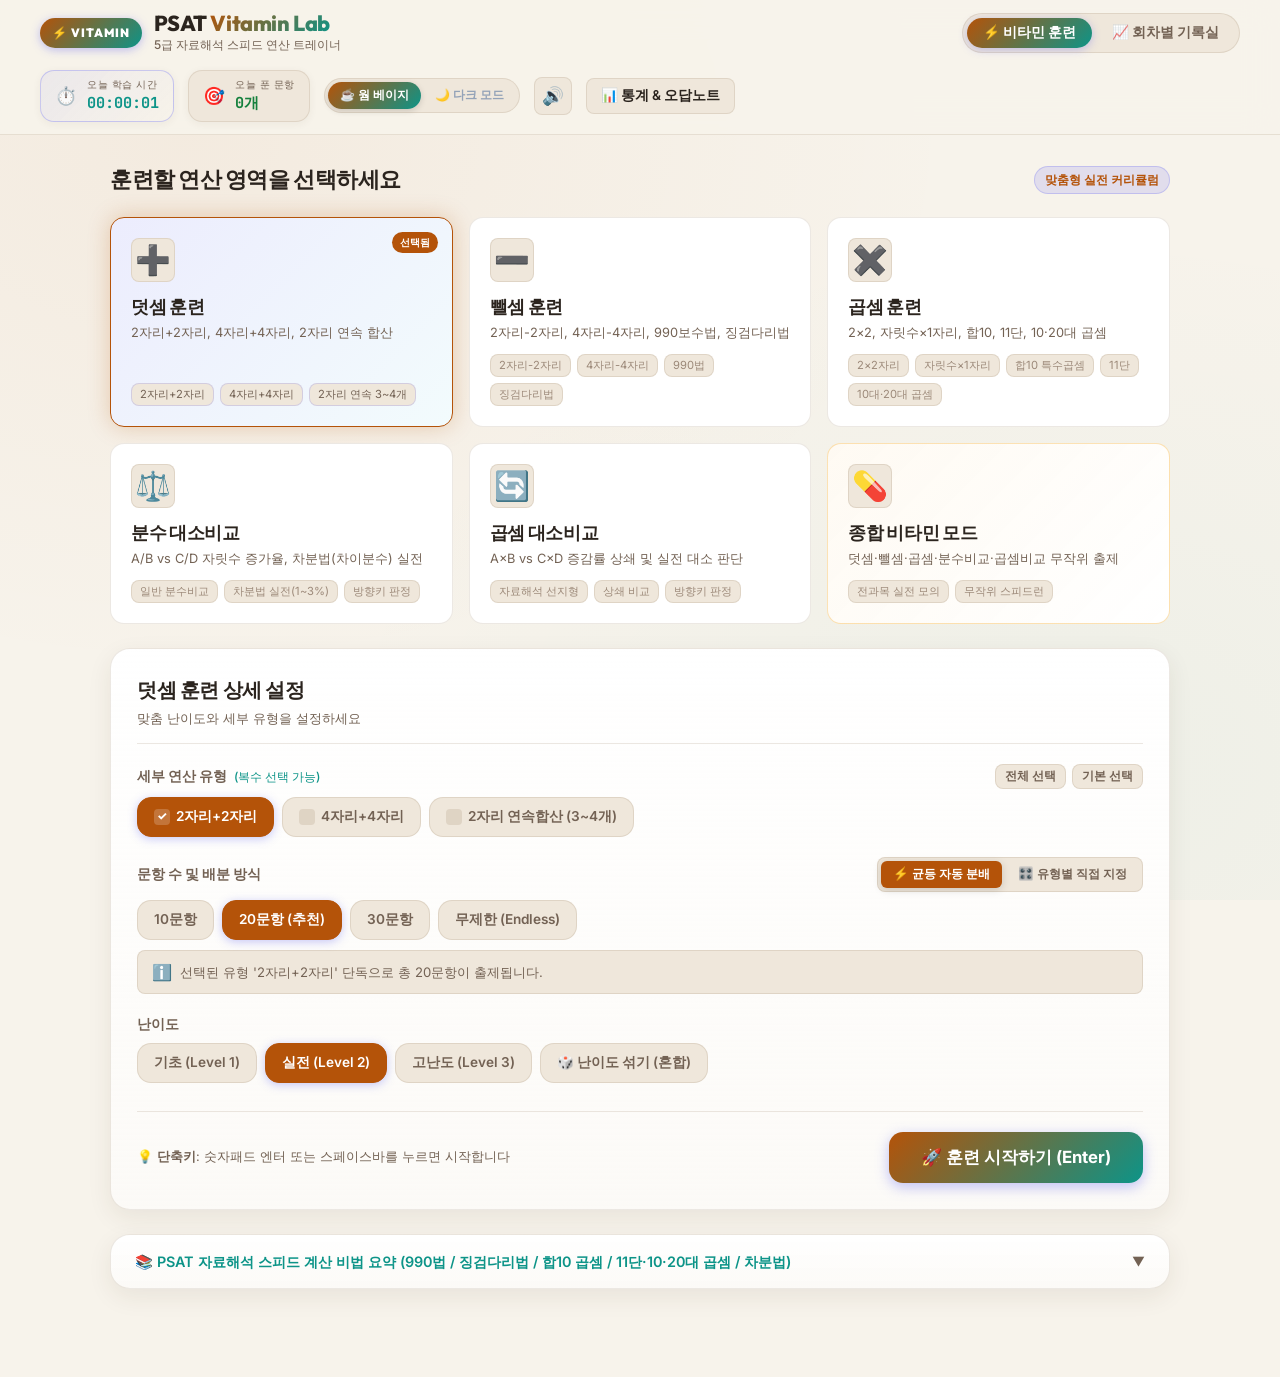
==== commit 8be70571: "feat: 비타민 곱셈비교 PDF 원본 규격 적용, 분수비교 가분수 출제, 난이도 섞기 모드, 태블릿 고스트 터치 방지 및 회차별 상세 분석 기능 추가" ====
--- a/vitamin/index.html
+++ b/vitamin/index.html
@@ -246,6 +246,7 @@
               <button class="btn-segment" data-diff="easy">기초 (Level 1)</button>
               <button class="btn-segment active" data-diff="normal">실전 (Level 2)</button>
               <button class="btn-segment" data-diff="hard">고난도 (Level 3)</button>
+              <button class="btn-segment" data-diff="mixed">🎲 난이도 섞기 (혼합)</button>
             </div>
           </div>
         </div>
@@ -304,6 +305,7 @@
           <div class="drill-meta">
             <span id="drillModeBadge" class="badge badge-accent">덧셈 훈련</span>
             <span id="drillSubBadge" class="badge badge-outline">2자리+2자리</span>
+            <span id="drillDiffBadge" class="badge badge-diff-normal">실전</span>
           </div>
         </div>
 
@@ -523,6 +525,12 @@
               <button class="btn-segment" data-cnt="10">10문항</button>
               <button class="btn-segment" data-cnt="20">20문항</button>
               <button class="btn-segment" data-cnt="30">30문항</button>
+            </div>
+          </div>
+          <div class="filter-group hidden" id="historySubFilterGroup">
+            <span class="filter-label">세부 유형:</span>
+            <div class="btn-segmented" id="historySubFilter">
+              <button class="btn-segment active" data-sub="all">전체 세부유형</button>
             </div>
           </div>
         </div>
--- a/vitamin/style.css
+++ b/vitamin/style.css
@@ -1148,8 +1148,8 @@
   background: var(--bg-elevated);
   border: 2px solid var(--border-subtle);
   border-radius: var(--radius-lg);
-  padding: 24px 32px;
-  min-width: 220px;
+  padding: 24px 28px;
+  min-width: 260px;
   display: flex;
   flex-direction: column;
   align-items: center;
@@ -1192,8 +1192,21 @@
 /* Multiplication Box */
 .mult-box {
   font-family: var(--font-mono);
-  font-size: 2.2rem;
+  font-size: 1.85rem;
   font-weight: 800;
+  white-space: nowrap;
+  letter-spacing: -0.5px;
+  word-break: keep-all;
+}
+
+.mult-box.mult-compact {
+  font-size: 1.45rem;
+  letter-spacing: -0.8px;
+}
+
+.mult-box.mult-micro {
+  font-size: 1.25rem;
+  letter-spacing: -1px;
 }
 
 .comp-vs-pill {
@@ -1819,6 +1832,9 @@
 .clickable-comp-card {
   cursor: pointer;
   user-select: none;
+  -webkit-user-select: none;
+  touch-action: manipulation;
+  -webkit-tap-highlight-color: transparent;
   transition: all var(--transition-normal);
   position: relative;
   border: 2px solid var(--border-subtle);
@@ -1845,6 +1861,44 @@
   border-radius: var(--radius-pill);
   margin-top: 8px;
   box-shadow: 0 2px 8px rgba(99, 102, 241, 0.4);
+  touch-action: manipulation;
+}
+
+/* Touch targets stabilization */
+.np-key,
+.comp-card-btn,
+.btn-segment,
+.btn-primary,
+.btn-ghost {
+  touch-action: manipulation;
+  -webkit-tap-highlight-color: transparent;
+  user-select: none;
+  -webkit-user-select: none;
+}
+
+/* Difficulty Badges */
+.badge-diff-easy {
+  background: rgba(16, 185, 129, 0.15) !important;
+  color: var(--accent-success) !important;
+  border: 1px solid rgba(16, 185, 129, 0.35) !important;
+}
+
+.badge-diff-normal {
+  background: rgba(99, 102, 241, 0.15) !important;
+  color: var(--accent-primary) !important;
+  border: 1px solid rgba(99, 102, 241, 0.35) !important;
+}
+
+.badge-diff-hard {
+  background: rgba(239, 68, 68, 0.15) !important;
+  color: var(--accent-danger) !important;
+  border: 1px solid rgba(239, 68, 68, 0.35) !important;
+}
+
+.badge-diff-mixed {
+  background: linear-gradient(135deg, rgba(99, 102, 241, 0.2), rgba(236, 72, 153, 0.2)) !important;
+  color: #ec4899 !important;
+  border: 1px solid rgba(236, 72, 153, 0.4) !important;
 }
 
 /* ==========================================================================
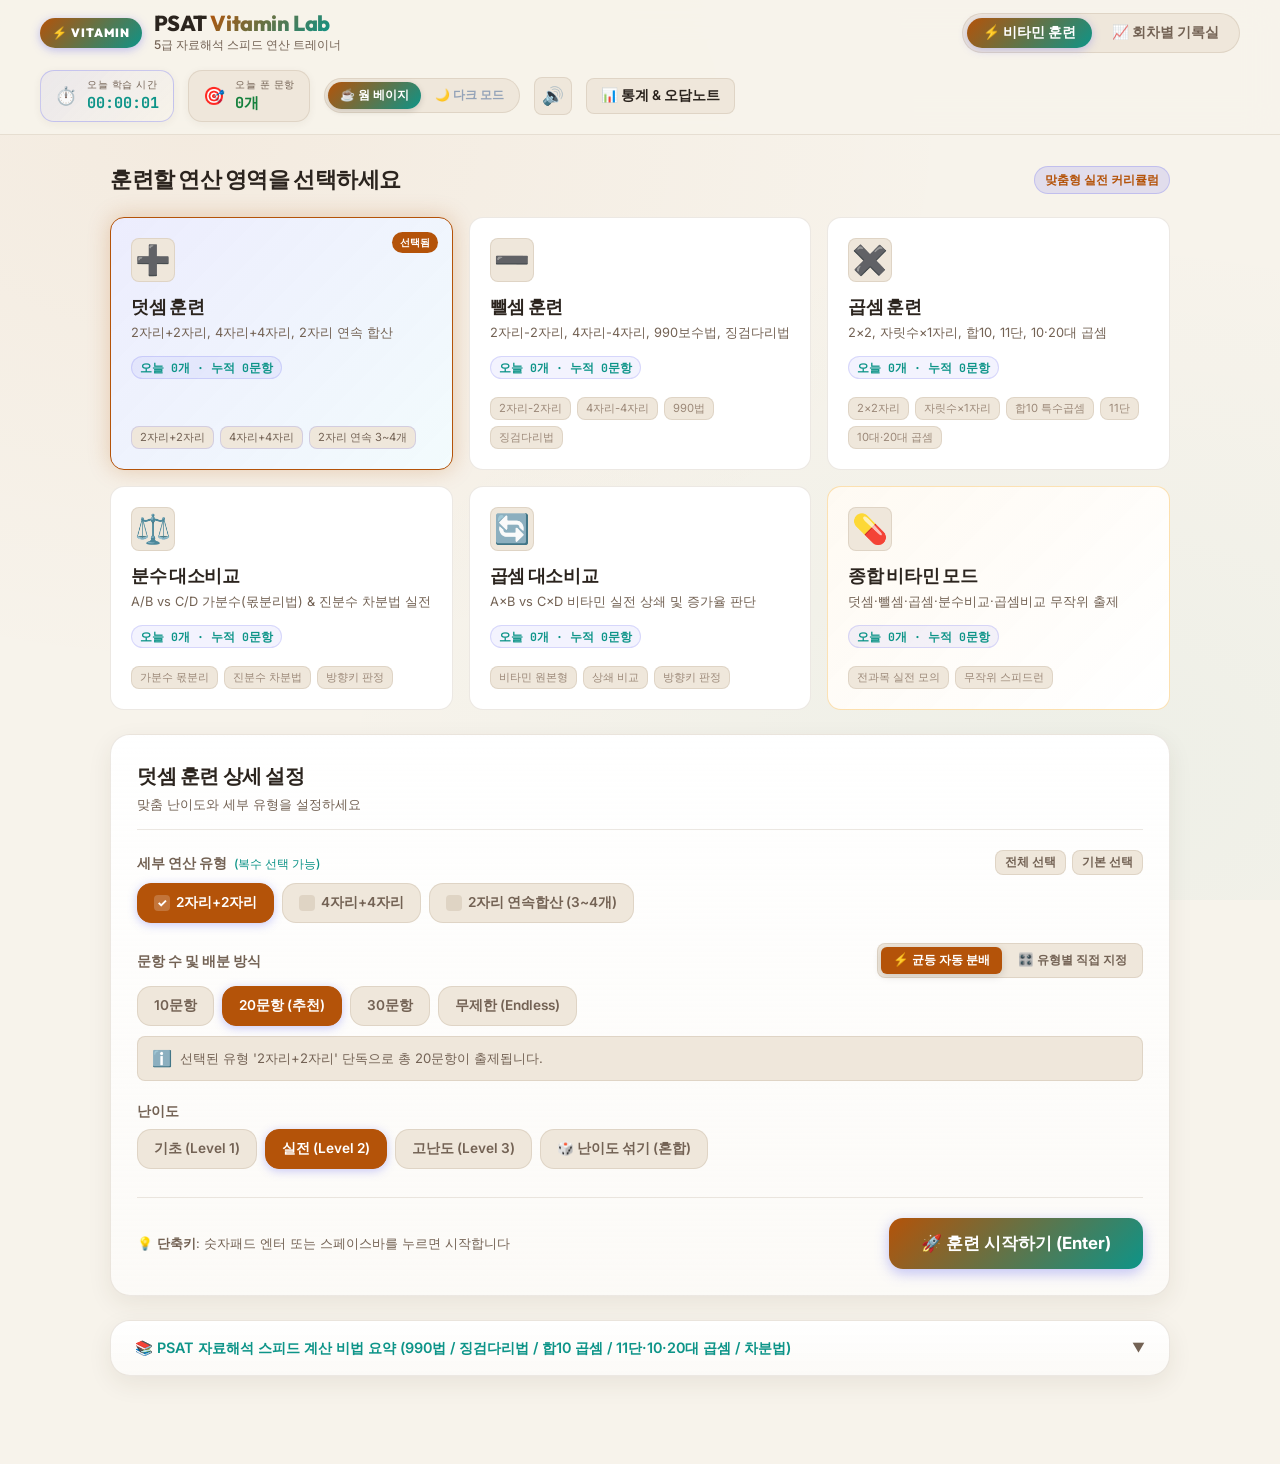
==== commit b0709caa: "feat: 영역별 푼 문항 수 확인 팝오버/카드 뱃지 추가, 회차별 기록실 난이도 필터 구현, 가분수(몫분리법) 문제 출제 강화" ====
--- a/vitamin/index.html
+++ b/vitamin/index.html
@@ -45,11 +45,22 @@
           </div>
         </div>
 
-        <div class="widget-card today-solved-card" title="오늘 푼 총 문제 수">
+        <div class="widget-card today-solved-card" id="todaySolvedWidget" title="마우스를 올리거나 클릭하여 영역별 오늘 푼 문항 확인">
           <div class="widget-icon">🎯</div>
           <div class="widget-info">
             <span class="widget-label">오늘 푼 문항</span>
             <span class="widget-value font-mono"><strong id="todaySolvedDisplay">0</strong>개</span>
+          </div>
+          <!-- Popover Breakdown for Category Counts -->
+          <div class="today-breakdown-popover" id="todayBreakdownPopover">
+            <div class="popover-header font-mono">📊 오늘 영역별 푼 문항</div>
+            <div class="popover-item"><span>➕ 덧셈</span><strong id="popSolved_add">0개</strong></div>
+            <div class="popover-item"><span>➖ 뺄셈</span><strong id="popSolved_sub">0개</strong></div>
+            <div class="popover-item"><span>✖️ 곱셈</span><strong id="popSolved_mul">0개</strong></div>
+            <div class="popover-item"><span>⚖️ 분수비교</span><strong id="popSolved_frac">0개</strong></div>
+            <div class="popover-item"><span>🔄 곱셈비교</span><strong id="popSolved_mulcomp">0개</strong></div>
+            <div class="popover-divider"></div>
+            <div class="popover-item popover-total"><span>총 합계</span><strong id="popSolved_total">0개</strong></div>
           </div>
         </div>
 
@@ -89,6 +100,7 @@
               <h3>덧셈 훈련</h3>
               <p>2자리+2자리, 4자리+4자리, 2자리 연속 합산</p>
             </div>
+            <div class="mode-solved-counter font-mono" id="modeCounter_add">오늘 0개 · 누적 0문항</div>
             <div class="mode-subtags">
               <span>2자리+2자리</span>
               <span>4자리+4자리</span>
@@ -103,6 +115,7 @@
               <h3>뺄셈 훈련</h3>
               <p>2자리-2자리, 4자리-4자리, 990보수법, 징검다리법</p>
             </div>
+            <div class="mode-solved-counter font-mono" id="modeCounter_sub">오늘 0개 · 누적 0문항</div>
             <div class="mode-subtags">
               <span>2자리-2자리</span>
               <span>4자리-4자리</span>
@@ -118,6 +131,7 @@
               <h3>곱셈 훈련</h3>
               <p>2×2, 자릿수×1자리, 합10, 11단, 10·20대 곱셈</p>
             </div>
+            <div class="mode-solved-counter font-mono" id="modeCounter_mul">오늘 0개 · 누적 0문항</div>
             <div class="mode-subtags">
               <span>2×2자리</span>
               <span>자릿수×1자리</span>
@@ -132,11 +146,12 @@
             <div class="mode-icon">⚖️</div>
             <div class="mode-content">
               <h3>분수 대소비교</h3>
-              <p>A/B vs C/D 자릿수 증가율, 차분법(차이분수) 실전</p>
-            </div>
+              <p>A/B vs C/D 가분수(몫분리법) & 진분수 차분법 실전</p>
+            </div>
+            <div class="mode-solved-counter font-mono" id="modeCounter_frac">오늘 0개 · 누적 0문항</div>
             <div class="mode-subtags">
-              <span>일반 분수비교</span>
-              <span>차분법 실전(1~3%)</span>
+              <span>가분수 몫분리</span>
+              <span>진분수 차분법</span>
               <span>방향키 판정</span>
             </div>
           </div>
@@ -146,10 +161,11 @@
             <div class="mode-icon">🔄</div>
             <div class="mode-content">
               <h3>곱셈 대소비교</h3>
-              <p>A×B vs C×D 증감률 상쇄 및 실전 대소 판단</p>
-            </div>
+              <p>A×B vs C×D 비타민 실전 상쇄 및 증가율 판단</p>
+            </div>
+            <div class="mode-solved-counter font-mono" id="modeCounter_mulcomp">오늘 0개 · 누적 0문항</div>
             <div class="mode-subtags">
-              <span>자료해석 선지형</span>
+              <span>비타민 원본형</span>
               <span>상쇄 비교</span>
               <span>방향키 판정</span>
             </div>
@@ -162,6 +178,7 @@
               <h3>종합 비타민 모드</h3>
               <p>덧셈·뺄셈·곱셈·분수비교·곱셈비교 무작위 출제</p>
             </div>
+            <div class="mode-solved-counter font-mono" id="modeCounter_mixed">오늘 0개 · 누적 0문항</div>
             <div class="mode-subtags">
               <span>전과목 실전 모의</span>
               <span>무작위 스피드런</span>
@@ -516,6 +533,16 @@
               <button class="btn-segment" data-cat="frac">분수비교</button>
               <button class="btn-segment" data-cat="mulcomp">곱셈비교</button>
               <button class="btn-segment" data-cat="mixed">종합</button>
+            </div>
+          </div>
+          <div class="filter-group">
+            <span class="filter-label">난이도:</span>
+            <div class="btn-segmented" id="historyDiffFilter">
+              <button class="btn-segment active" data-diff="all">전체 난이도</button>
+              <button class="btn-segment" data-diff="easy">🟢 기초</button>
+              <button class="btn-segment" data-diff="normal">🟡 실전</button>
+              <button class="btn-segment" data-diff="hard">🔴 고난도</button>
+              <button class="btn-segment" data-diff="mixed">🎲 혼합</button>
             </div>
           </div>
           <div class="filter-group">
--- a/vitamin/style.css
+++ b/vitamin/style.css
@@ -235,8 +235,101 @@
   color: var(--accent-success);
 }
 
+.today-solved-card {
+  position: relative;
+  cursor: pointer;
+}
+
+.today-breakdown-popover {
+  position: absolute;
+  top: calc(100% + 8px);
+  right: 0;
+  background: var(--bg-surface);
+  border: 1px solid var(--border-subtle);
+  border-radius: var(--radius-md);
+  box-shadow: var(--shadow-lg);
+  padding: 12px 16px;
+  min-width: 190px;
+  z-index: 100;
+  display: flex;
+  flex-direction: column;
+  gap: 6px;
+  opacity: 0;
+  visibility: hidden;
+  transform: translateY(-6px);
+  transition: all var(--transition-fast);
+  pointer-events: none;
+}
+
+.today-solved-card:hover .today-breakdown-popover,
+.today-solved-card:focus-within .today-breakdown-popover,
+.today-solved-card.popover-open .today-breakdown-popover {
+  opacity: 1;
+  visibility: visible;
+  transform: translateY(0);
+  pointer-events: auto;
+}
+
+.popover-header {
+  font-size: 0.75rem;
+  font-weight: 700;
+  color: var(--text-muted);
+  border-bottom: 1px solid var(--border-subtle);
+  padding-bottom: 5px;
+  margin-bottom: 3px;
+}
+
+.popover-item {
+  display: flex;
+  justify-content: space-between;
+  align-items: center;
+  font-size: 0.8rem;
+  color: var(--text-main);
+}
+
+.popover-item strong {
+  font-family: var(--font-mono);
+  color: var(--accent-secondary);
+}
+
+.popover-divider {
+  height: 1px;
+  background: var(--border-subtle);
+  margin: 3px 0;
+}
+
+.popover-total {
+  font-weight: 800;
+}
+.popover-total strong {
+  color: var(--accent-primary);
+  font-size: 0.95rem;
+}
+
 .today-time-card .widget-value {
   color: var(--accent-secondary);
+}
+
+.mode-solved-counter {
+  font-size: 0.72rem;
+  font-weight: 700;
+  color: var(--accent-secondary);
+  background: rgba(99, 102, 241, 0.08);
+  border: 1px solid rgba(99, 102, 241, 0.2);
+  border-radius: var(--radius-pill);
+  padding: 2px 8px;
+  align-self: flex-start;
+  margin: 2px 0 6px 0;
+}
+
+.comp-tag-improper {
+  background: rgba(245, 158, 11, 0.15) !important;
+  color: var(--accent-warning) !important;
+  border: 1px solid rgba(245, 158, 11, 0.35) !important;
+  padding: 3px 10px;
+  border-radius: var(--radius-pill);
+  font-weight: 800;
+  font-size: 0.8rem;
 }
 
 .header-actions {
